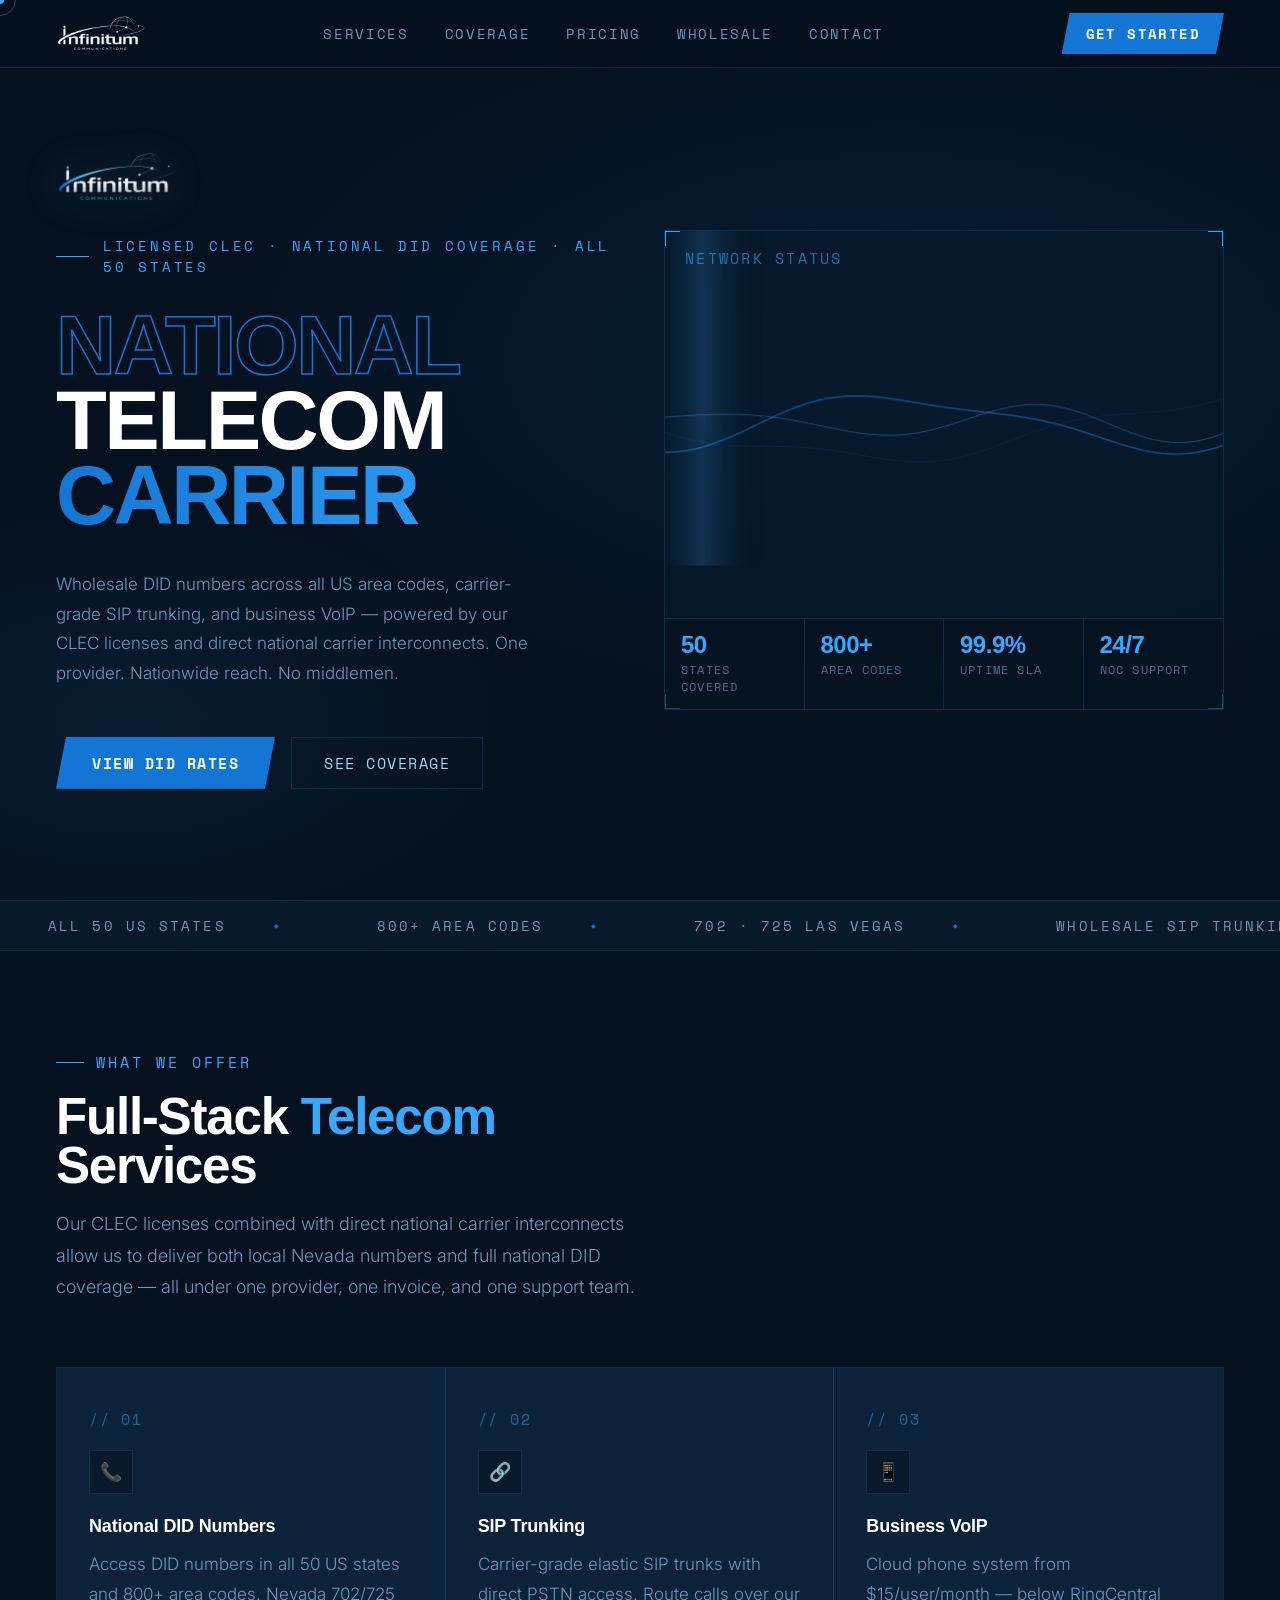
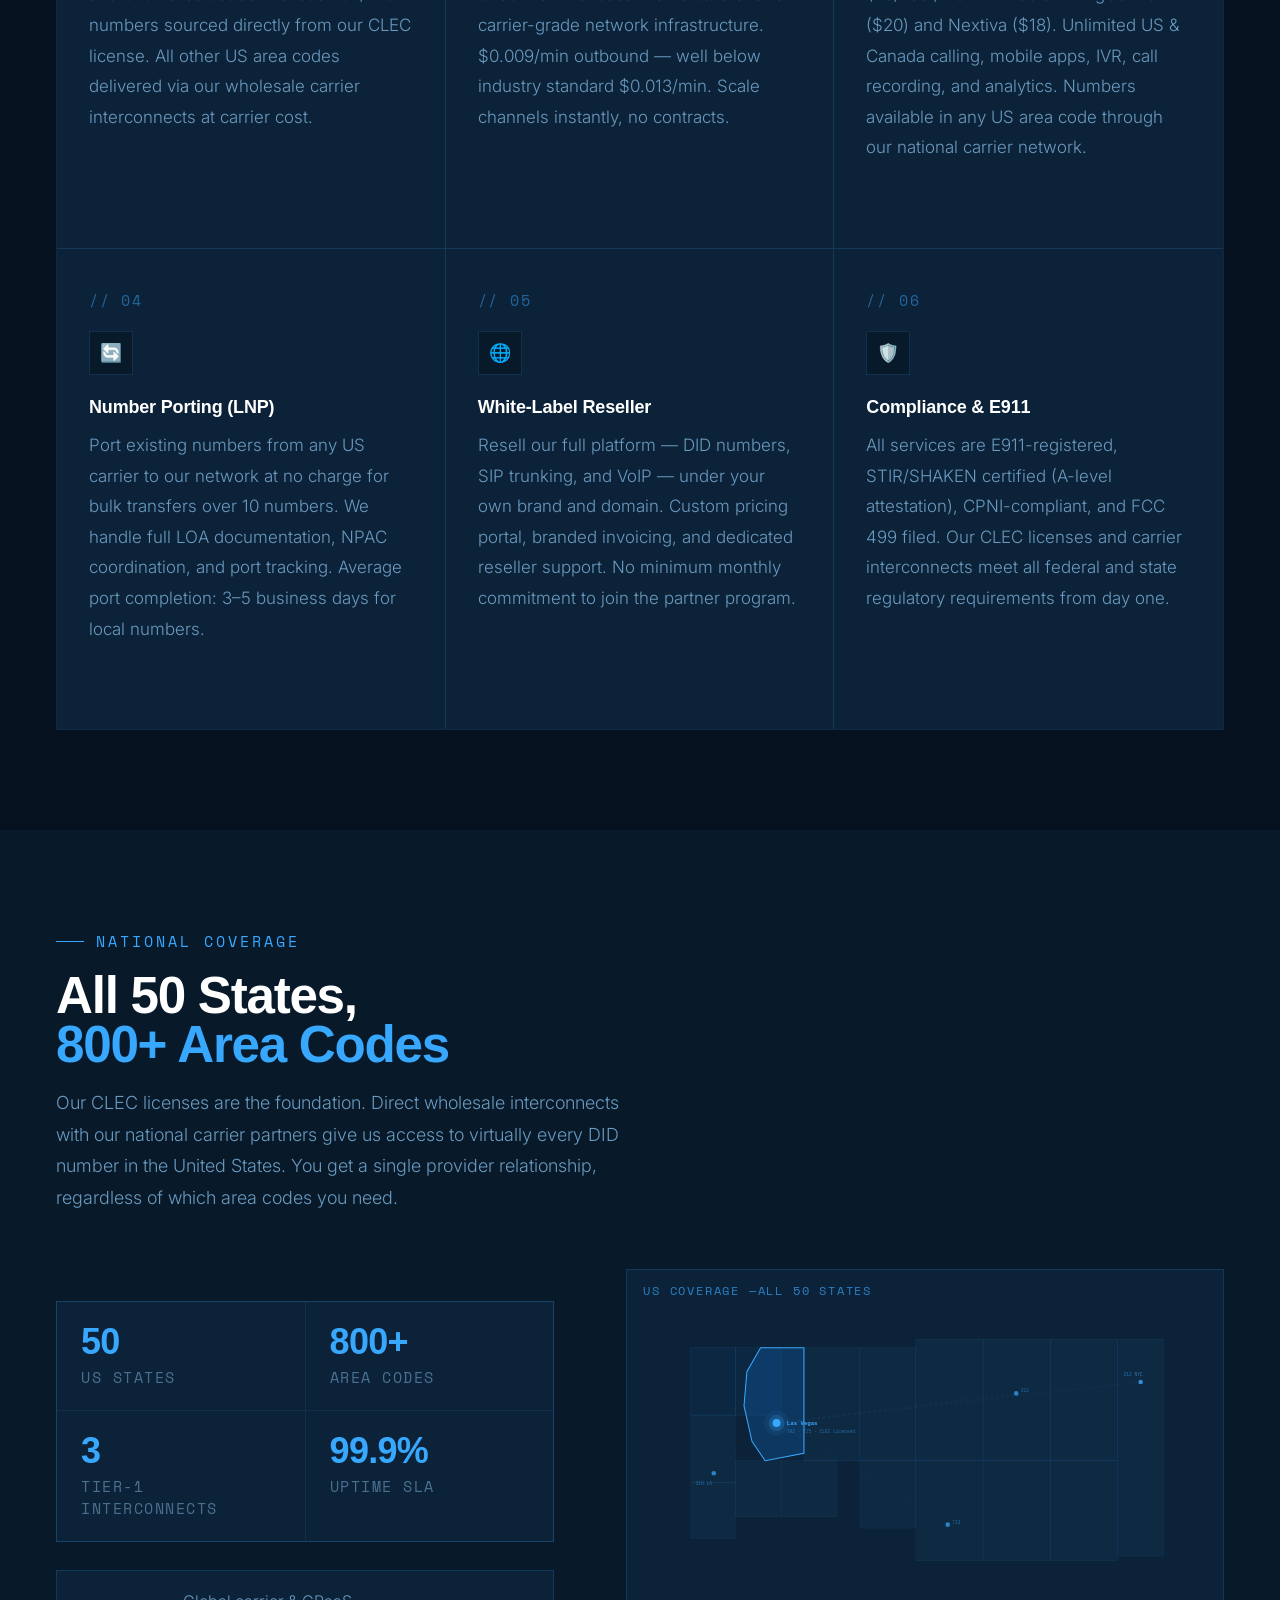
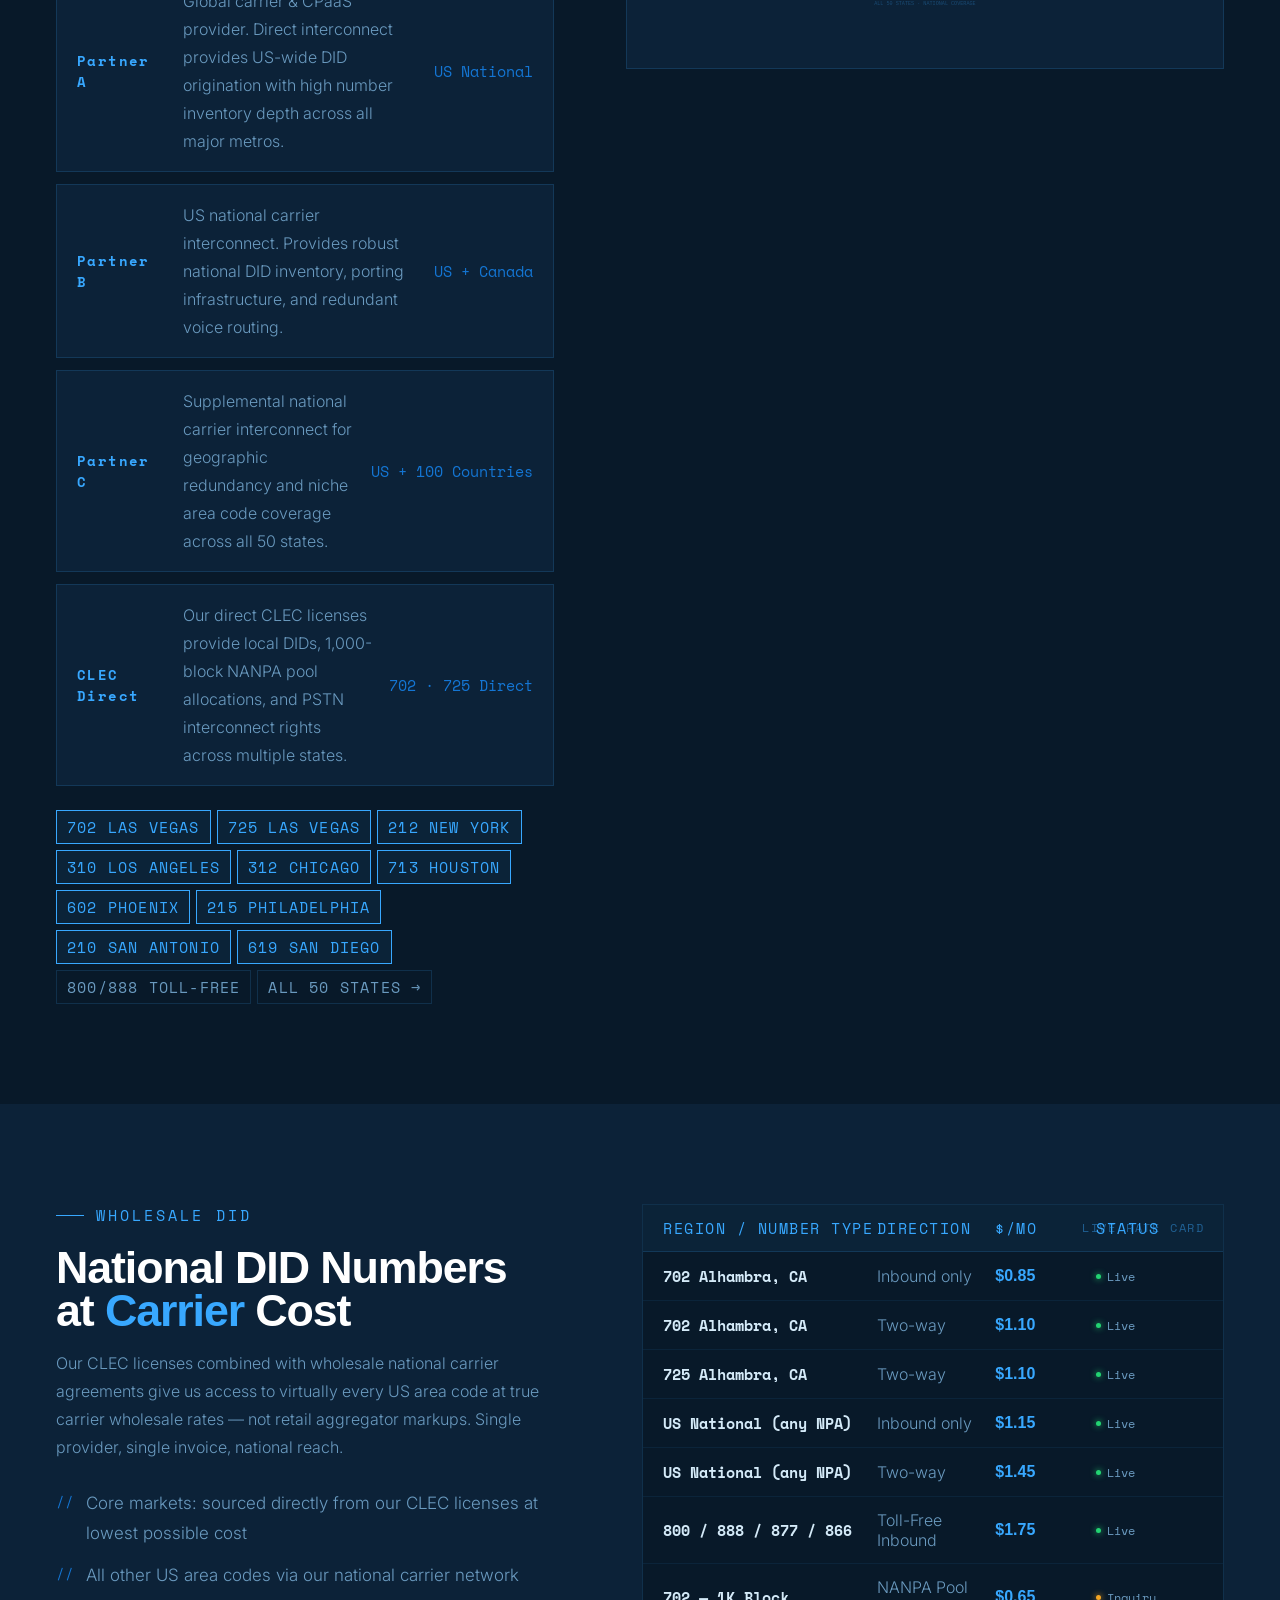
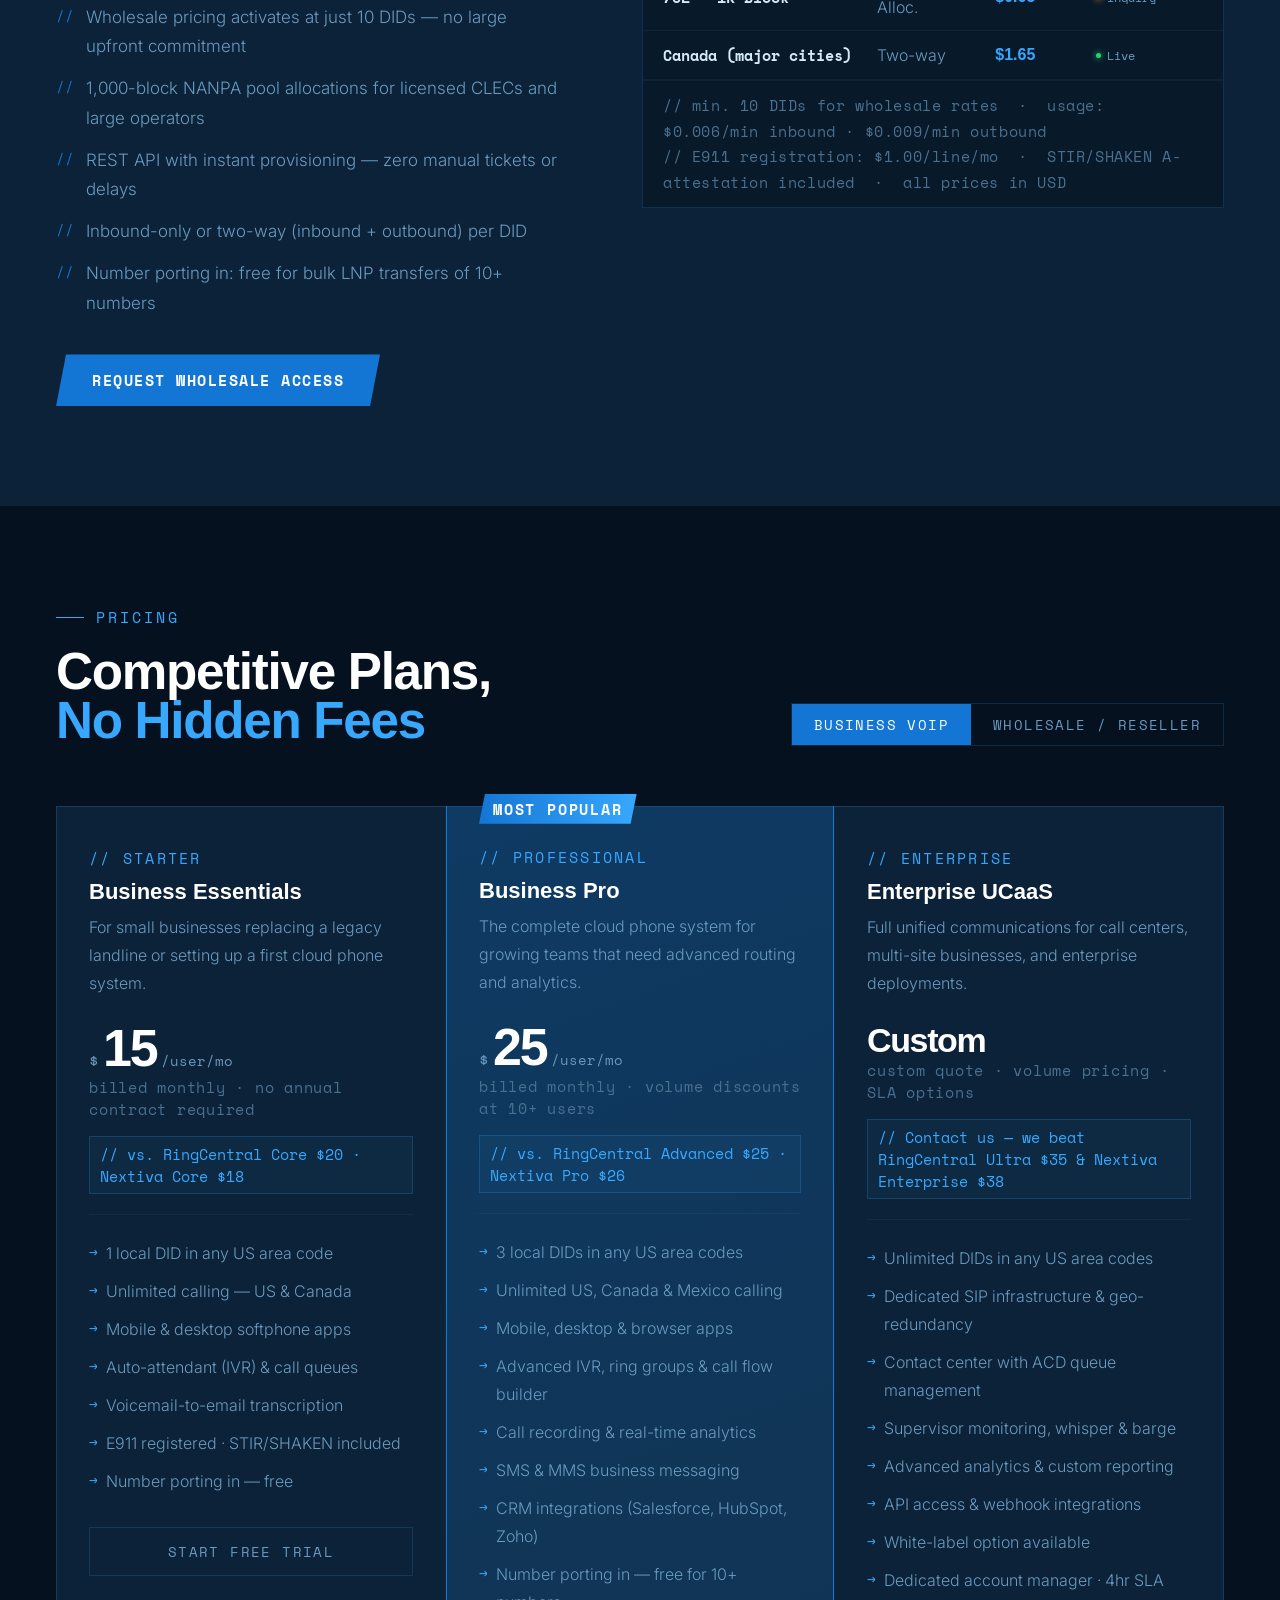
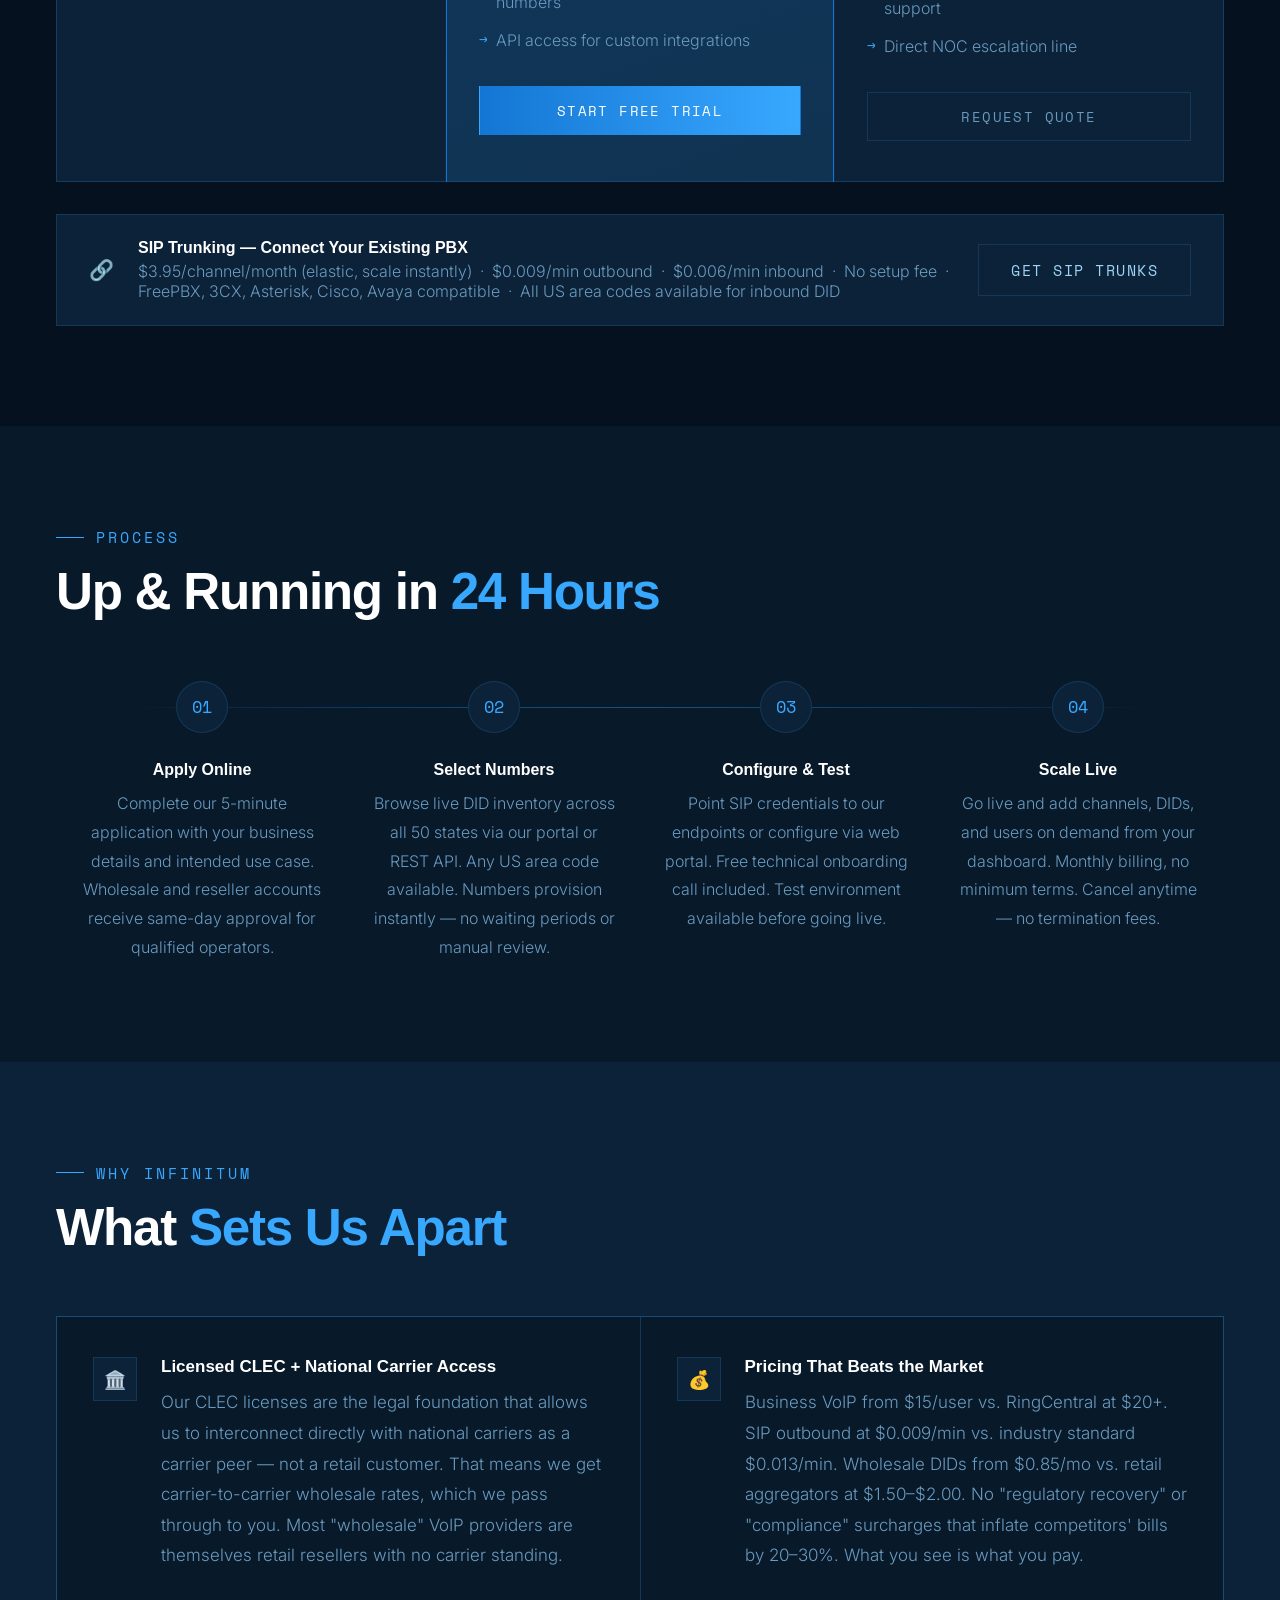
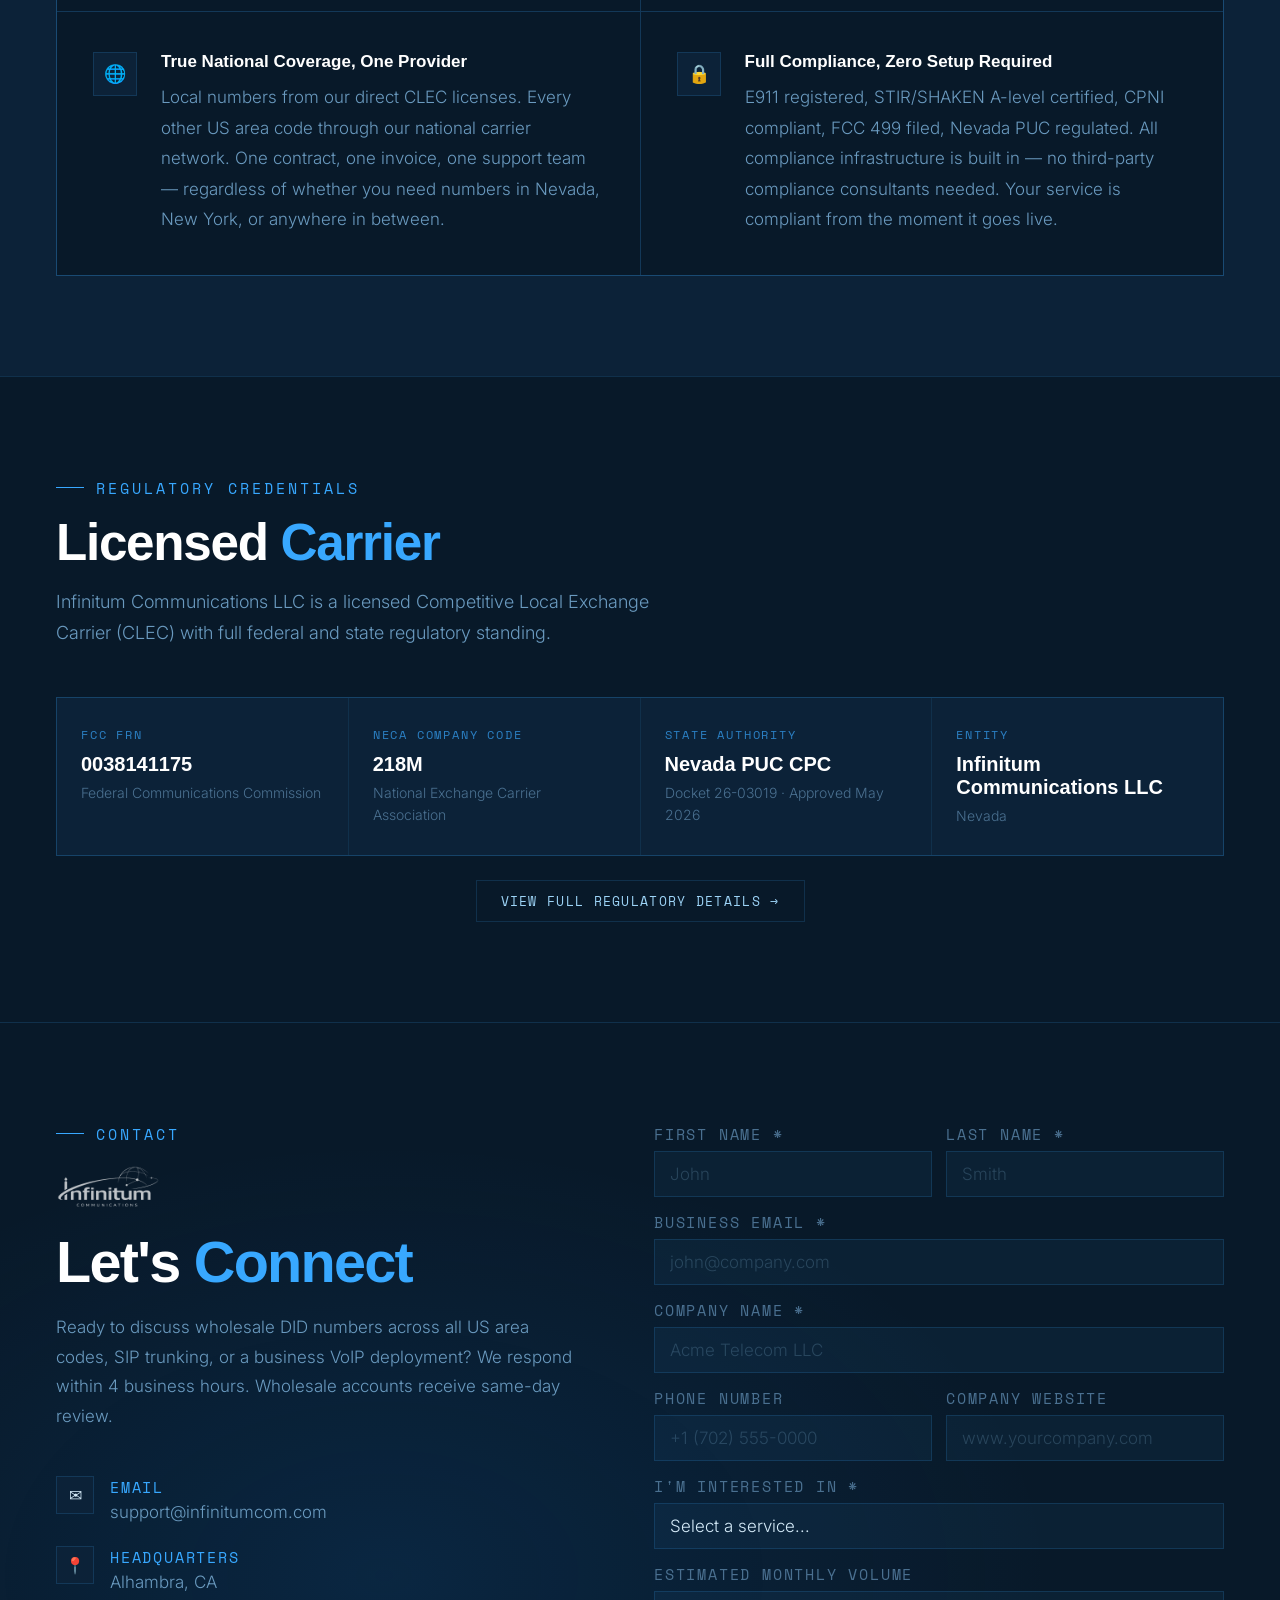
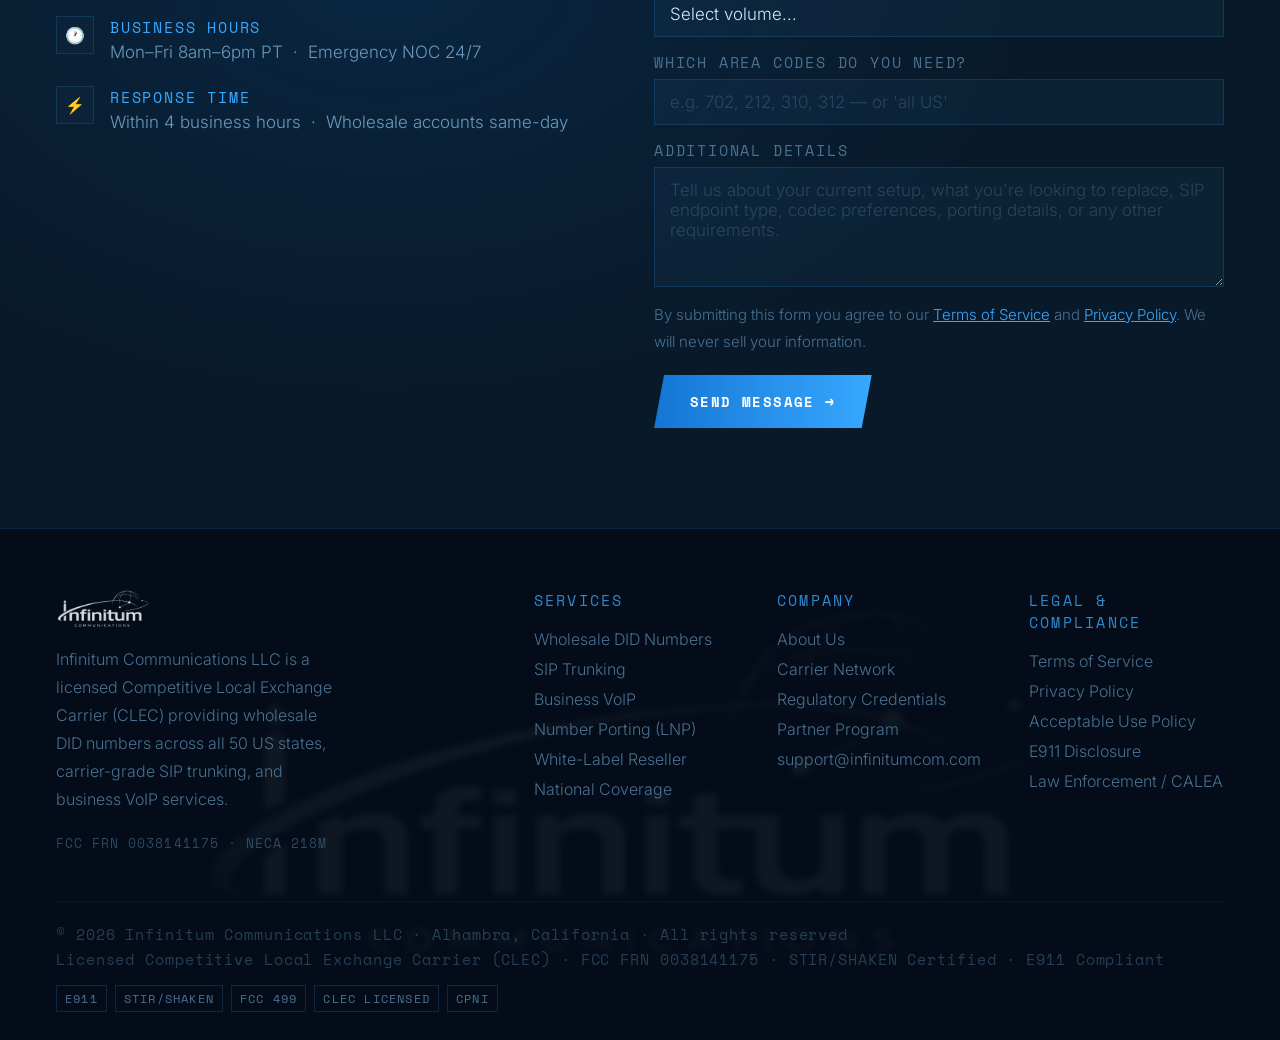
==== index.html @ 271911f6 "Initial site rebuild: remove base64, add SEO infra, legal pages - Rebuilt index.html from 457KB to 4" ====
<!DOCTYPE html>
<html lang="en">
<head>
<meta charset="UTF-8">
<meta name="viewport" content="width=device-width, initial-scale=1.0">
<title>Infinitum Communications | Wholesale DID &amp; SIP Trunking</title>
<meta name="description" content="Infinitum Communications is a licensed CLEC offering wholesale DID numbers across all 50 US states, carrier-grade SIP trunking, and business VoIP. National carrier-grade infrastructure.">
<link rel="canonical" href="https://infinitumcom.com/">

<!-- Open Graph -->
<meta property="og:type" content="website">
<meta property="og:title" content="Infinitum Communications | Wholesale DID &amp; SIP Trunking">
<meta property="og:description" content="Licensed CLEC offering wholesale DID numbers across all 50 US states, carrier-grade SIP trunking, and business VoIP.">
<meta property="og:url" content="https://infinitumcom.com/">
<meta property="og:image" content="https://infinitumcom.com/images/og-cover.png">
<meta property="og:site_name" content="Infinitum Communications">
<meta name="twitter:card" content="summary_large_image">
<meta name="twitter:title" content="Infinitum Communications | Wholesale DID &amp; SIP Trunking">
<meta name="twitter:description" content="Licensed CLEC offering wholesale DID numbers across all 50 US states, carrier-grade SIP trunking, and business VoIP.">
<meta name="twitter:image" content="https://infinitumcom.com/images/og-cover.png">

<!-- JSON-LD -->
<script type="application/ld+json">
{
  "@context": "https://schema.org",
  "@type": "Organization",
  "name": "Infinitum Communications LLC",
  "url": "https://infinitumcom.com",
  "logo": "https://infinitumcom.com/images/logo.png",
  "description": "Licensed CLEC offering wholesale DID numbers, carrier-grade SIP trunking, and business VoIP across all 50 US states.",
  "address": {
    "@type": "PostalAddress",
    "addressLocality": "Alhambra",
    "addressRegion": "CA",
    "addressCountry": "US"
  },
  "contactPoint": {
    "@type": "ContactPoint",
    "contactType": "sales",
    "email": "support@infinitumcom.com"
  },
  "sameAs": []
}
</script>

<link rel="preconnect" href="https://fonts.googleapis.com">
<link rel="preconnect" href="https://fonts.gstatic.com" crossorigin>
<link href="https://fonts.googleapis.com/css2?family=Clash+Display:wght@400;500;600;700&family=Space+Mono:wght@400;700&family=Inter:wght@300;400;500&display=swap" rel="stylesheet">
<link rel="stylesheet" href="/css/style.css">
</head>
<body>
<div id="cur"></div>
<div id="cur2"></div>
<canvas id="bgCanvas" style="position:fixed;inset:0;z-index:0;opacity:.3;pointer-events:none;"></canvas>

<!-- NAV -->
<nav>
  <a href="/" class="nav-logo">
    <img src="/images/logo.png" alt="Infinitum Communications" width="190" height="80" loading="eager" fetchpriority="high">
  </a>
  <ul class="nav-links">
    <li><a href="#services">Services</a></li>
    <li><a href="#coverage">Coverage</a></li>
    <li><a href="#pricing">Pricing</a></li>
    <li><a href="#wholesale">Wholesale</a></li>
    <li><a href="#contact">Contact</a></li>
  </ul>
  <a href="#contact" class="nav-btn">Get Started</a>
</nav>

<!-- HERO -->
<section style="position:relative;z-index:1;">
  <div class="hero">
    <div>
      <img src="/images/logo.png" alt="Infinitum Communications" class="hero-logo" width="260" height="110" loading="eager" fetchpriority="high">
      <div class="hero-eyebrow">Licensed CLEC · National DID Coverage · All 50 States</div>
      <h1 class="hero-h1">
        <span class="outline">NATIONAL</span>
        <span class="filled">TELECOM</span>
        <span class="gradient">CARRIER</span>
      </h1>
      <p class="hero-body">Wholesale DID numbers across all US area codes, carrier-grade SIP trunking, and business VoIP — powered by our CLEC licenses and direct national carrier interconnects. One provider. Nationwide reach. No middlemen.</p>
      <div class="hero-actions">
        <a href="#wholesale" class="btn-primary">View DID Rates</a>
        <a href="#coverage" class="btn-ghost">See Coverage</a>
      </div>
    </div>
    <div class="hero-right">
      <div class="signal-box">
        <div class="corner tl"></div><div class="corner tr"></div><div class="corner bl"></div><div class="corner br"></div>
        <canvas class="signal-canvas" id="waveCanvas"></canvas>
        <div class="signal-stats">
          <div class="signal-stat"><div class="signal-stat-num">50</div><div class="signal-stat-label">States Covered</div></div>
          <div class="signal-stat"><div class="signal-stat-num">800+</div><div class="signal-stat-label">Area Codes</div></div>
          <div class="signal-stat"><div class="signal-stat-num">99.9%</div><div class="signal-stat-label">Uptime SLA</div></div>
          <div class="signal-stat"><div class="signal-stat-num">24/7</div><div class="signal-stat-label">NOC Support</div></div>
        </div>
      </div>
    </div>
  </div>
</section>

<!-- TICKER -->
<div class="ticker">
  <div class="ticker-track">
    <div class="ticker-item">All 50 US States</div><div class="ticker-item">800+ Area Codes</div><div class="ticker-item">702 · 725 Las Vegas</div><div class="ticker-item">Wholesale SIP Trunking</div><div class="ticker-item">Business VoIP</div><div class="ticker-item">Number Porting</div><div class="ticker-item">1000-Block Pooling</div><div class="ticker-item">E911 Compliant</div><div class="ticker-item">STIR/SHAKEN Certified</div>
    <div class="ticker-item">All 50 US States</div><div class="ticker-item">800+ Area Codes</div><div class="ticker-item">702 · 725 Las Vegas</div><div class="ticker-item">Wholesale SIP Trunking</div><div class="ticker-item">Business VoIP</div><div class="ticker-item">Number Porting</div><div class="ticker-item">1000-Block Pooling</div><div class="ticker-item">E911 Compliant</div><div class="ticker-item">STIR/SHAKEN Certified</div>
  </div>
</div>

<!-- SERVICES -->
<section id="services" class="s-d0">
  <div class="pad">
    <div class="label">What We Offer</div>
    <h2 class="stitle">Full-Stack <span>Telecom</span> Services</h2>
    <p class="sdesc">Our CLEC licenses combined with direct national carrier interconnects allow us to deliver both local Nevada numbers and full national DID coverage — all under one provider, one invoice, and one support team.</p>
    <div class="services-grid rv">
      <div class="svc"><div class="svc-num">// 01</div><div class="svc-icon-wrap">&#x1F4DE;</div><div class="svc-title">National DID Numbers</div><p class="svc-desc">Access DID numbers in all 50 US states and 800+ area codes. Nevada 702/725 numbers sourced directly from our CLEC license. All other US area codes delivered via our wholesale carrier interconnects at carrier cost.</p><a href="#wholesale" class="svc-link">View rate card →</a></div>
      <div class="svc"><div class="svc-num">// 02</div><div class="svc-icon-wrap">&#x1F517;</div><div class="svc-title">SIP Trunking</div><p class="svc-desc">Carrier-grade elastic SIP trunks with direct PSTN access. Route calls over our carrier-grade network infrastructure. $0.009/min outbound — well below industry standard $0.013/min. Scale channels instantly, no contracts.</p><a href="#pricing" class="svc-link">See pricing →</a></div>
      <div class="svc"><div class="svc-num">// 03</div><div class="svc-icon-wrap">&#x1F4F1;</div><div class="svc-title">Business VoIP</div><p class="svc-desc">Cloud phone system from $15/user/month — below RingCentral ($20) and Nextiva ($18). Unlimited US &amp; Canada calling, mobile apps, IVR, call recording, and analytics. Numbers available in any US area code through our national carrier network.</p><a href="#pricing" class="svc-link">View plans →</a></div>
      <div class="svc"><div class="svc-num">// 04</div><div class="svc-icon-wrap">&#x1F504;</div><div class="svc-title">Number Porting (LNP)</div><p class="svc-desc">Port existing numbers from any US carrier to our network at no charge for bulk transfers over 10 numbers. We handle full LOA documentation, NPAC coordination, and port tracking. Average port completion: 3–5 business days for local numbers.</p><a href="#contact" class="svc-link">Start porting →</a></div>
      <div class="svc"><div class="svc-num">// 05</div><div class="svc-icon-wrap">&#x1F310;</div><div class="svc-title">White-Label Reseller</div><p class="svc-desc">Resell our full platform — DID numbers, SIP trunking, and VoIP — under your own brand and domain. Custom pricing portal, branded invoicing, and dedicated reseller support. No minimum monthly commitment to join the partner program.</p><a href="#contact" class="svc-link">Partner with us →</a></div>
      <div class="svc"><div class="svc-num">// 06</div><div class="svc-icon-wrap">&#x1F6E1;&#xFE0F;</div><div class="svc-title">Compliance &amp; E911</div><p class="svc-desc">All services are E911-registered, STIR/SHAKEN certified (A-level attestation), CPNI-compliant, and FCC 499 filed. Our CLEC licenses and carrier interconnects meet all federal and state regulatory requirements from day one.</p><a href="#contact" class="svc-link">Learn more →</a></div>
    </div>
  </div>
</section>

<!-- COVERAGE -->
<section id="coverage" class="s-d1">
  <div class="pad">
    <div class="label">National Coverage</div>
    <h2 class="stitle">All 50 States,<br><span>800+ Area Codes</span></h2>
    <p class="sdesc">Our CLEC licenses are the foundation. Direct wholesale interconnects with our national carrier partners give us access to virtually every DID number in the United States. You get a single provider relationship, regardless of which area codes you need.</p>

    <div class="coverage-hero rv">
      <div>
        <div class="coverage-stats">
          <div class="cstat"><div class="cstat-num">50</div><div class="cstat-label">US States</div></div>
          <div class="cstat"><div class="cstat-num">800+</div><div class="cstat-label">Area Codes</div></div>
          <div class="cstat"><div class="cstat-num">3</div><div class="cstat-label">Tier-1 Interconnects</div></div>
          <div class="cstat"><div class="cstat-num">99.9%</div><div class="cstat-label">Uptime SLA</div></div>
        </div>

        <div class="carrier-grid" style="margin-top:28px;">
          <div class="carrier-row">
            <div class="carrier-badge">Partner A</div>
            <div class="carrier-desc">Global carrier &amp; CPaaS provider. Direct interconnect provides US-wide DID origination with high number inventory depth across all major metros.</div>
            <div class="carrier-scope">US National</div>
          </div>
          <div class="carrier-row">
            <div class="carrier-badge">Partner B</div>
            <div class="carrier-desc">US national carrier interconnect. Provides robust national DID inventory, porting infrastructure, and redundant voice routing.</div>
            <div class="carrier-scope">US + Canada</div>
          </div>
          <div class="carrier-row">
            <div class="carrier-badge">Partner C</div>
            <div class="carrier-desc">Supplemental national carrier interconnect for geographic redundancy and niche area code coverage across all 50 states.</div>
            <div class="carrier-scope">US + 100 Countries</div>
          </div>
          <div class="carrier-row">
            <div class="carrier-badge">CLEC Direct</div>
            <div class="carrier-desc">Our direct CLEC licenses provide local DIDs, 1,000-block NANPA pool allocations, and PSTN interconnect rights across multiple states.</div>
            <div class="carrier-scope">702 · 725 Direct</div>
          </div>
        </div>

        <div class="coverage-badges" style="margin-top:24px;">
          <span class="cbadge on">702 Las Vegas</span>
          <span class="cbadge on">725 Las Vegas</span>
          <span class="cbadge on">212 New York</span>
          <span class="cbadge on">310 Los Angeles</span>
          <span class="cbadge on">312 Chicago</span>
          <span class="cbadge on">713 Houston</span>
          <span class="cbadge on">602 Phoenix</span>
          <span class="cbadge on">215 Philadelphia</span>
          <span class="cbadge on">210 San Antonio</span>
          <span class="cbadge on">619 San Diego</span>
          <span class="cbadge">800/888 Toll-Free</span>
          <span class="cbadge">All 50 States →</span>
        </div>
      </div>

      <div class="map-box rv2">
        <svg viewBox="0 0 960 600" fill="none" style="width:100%;height:100%;padding:36px 24px 16px;">
          <rect x="70" y="70" width="78" height="118" fill="rgba(20,118,212,.06)" stroke="rgba(56,168,255,.2)" stroke-width=".8"/>
          <rect x="148" y="70" width="80" height="118" fill="rgba(20,118,212,.06)" stroke="rgba(56,168,255,.18)" stroke-width=".8"/>
          <polygon points="192,70 268,70 268,255 200,268 177,234 163,172 168,112" fill="rgba(20,118,212,.25)" stroke="var(--sky2)" stroke-width="1.8"/>
          <rect x="268" y="70" width="98" height="198" fill="rgba(56,168,255,.05)" stroke="rgba(56,168,255,.15)" stroke-width=".8"/>
          <rect x="366" y="70" width="98" height="198" fill="rgba(56,168,255,.05)" stroke="rgba(56,168,255,.15)" stroke-width=".8"/>
          <rect x="464" y="55" width="118" height="213" fill="rgba(56,168,255,.05)" stroke="rgba(56,168,255,.15)" stroke-width=".8"/>
          <rect x="582" y="55" width="118" height="213" fill="rgba(56,168,255,.05)" stroke="rgba(56,168,255,.15)" stroke-width=".8"/>
          <rect x="700" y="55" width="118" height="213" fill="rgba(56,168,255,.05)" stroke="rgba(56,168,255,.15)" stroke-width=".8"/>
          <rect x="818" y="55" width="80" height="380" fill="rgba(56,168,255,.05)" stroke="rgba(56,168,255,.15)" stroke-width=".8"/>
          <rect x="70" y="188" width="78" height="118" fill="rgba(56,168,255,.05)" stroke="rgba(56,168,255,.13)" stroke-width=".8"/>
          <rect x="70" y="306" width="78" height="98" fill="rgba(56,168,255,.05)" stroke="rgba(56,168,255,.13)" stroke-width=".8"/>
          <rect x="148" y="268" width="80" height="98" fill="rgba(56,168,255,.05)" stroke="rgba(56,168,255,.13)" stroke-width=".8"/>
          <rect x="228" y="268" width="98" height="98" fill="rgba(56,168,255,.05)" stroke="rgba(56,168,255,.13)" stroke-width=".8"/>
          <rect x="366" y="268" width="98" height="118" fill="rgba(56,168,255,.05)" stroke="rgba(56,168,255,.13)" stroke-width=".8"/>
          <rect x="464" y="268" width="118" height="175" fill="rgba(56,168,255,.05)" stroke="rgba(56,168,255,.13)" stroke-width=".8"/>
          <rect x="582" y="268" width="118" height="175" fill="rgba(56,168,255,.05)" stroke="rgba(56,168,255,.13)" stroke-width=".8"/>
          <rect x="700" y="268" width="118" height="175" fill="rgba(56,168,255,.05)" stroke="rgba(56,168,255,.13)" stroke-width=".8"/>
          <circle cx="220" cy="202" r="7" fill="var(--sky2)"/>
          <circle cx="220" cy="202" r="14" fill="rgba(56,168,255,.22)"/>
          <circle cx="220" cy="202" r="22" fill="rgba(56,168,255,.07)"/>
          <text x="238" y="206" fill="var(--sky2)" font-size="10" font-family="monospace" font-weight="700">Las Vegas</text>
          <text x="238" y="220" fill="rgba(56,168,255,.55)" font-size="8" font-family="monospace">702 · 725 · CLEC Licensed</text>
          <circle cx="858" cy="130" r="4" fill="rgba(56,168,255,.8)"/>
          <text x="828" y="120" fill="rgba(56,168,255,.6)" font-size="8" font-family="monospace">212 NYC</text>
          <circle cx="110" cy="290" r="4" fill="rgba(56,168,255,.7)"/>
          <text x="78" y="310" fill="rgba(56,168,255,.55)" font-size="8" font-family="monospace">310 LA</text>
          <circle cx="640" cy="150" r="4" fill="rgba(56,168,255,.7)"/>
          <text x="648" y="148" fill="rgba(56,168,255,.55)" font-size="8" font-family="monospace">312</text>
          <circle cx="520" cy="380" r="4" fill="rgba(56,168,255,.7)"/>
          <text x="528" y="378" fill="rgba(56,168,255,.55)" font-size="8" font-family="monospace">713</text>
          <line x1="220" y1="202" x2="858" y2="130" stroke="rgba(56,168,255,.15)" stroke-width="1" stroke-dasharray="5,4"/>
          <line x1="220" y1="202" x2="640" y2="150" stroke="rgba(56,168,255,.12)" stroke-width="1" stroke-dasharray="5,4"/>
          <line x1="220" y1="202" x2="520" y2="380" stroke="rgba(56,168,255,.1)" stroke-width="1" stroke-dasharray="5,4"/>
          <line x1="220" y1="202" x2="110" y2="290" stroke="rgba(56,168,255,.1)" stroke-width="1" stroke-dasharray="5,4"/>
          <text x="480" y="520" fill="rgba(56,168,255,.3)" font-size="9" font-family="monospace" text-anchor="middle">ALL 50 STATES · NATIONAL COVERAGE</text>
        </svg>
      </div>
    </div>
  </div>
</section>

<!-- WHOLESALE DID -->
<section id="wholesale" class="s-d2">
  <div class="pad">
    <div class="did-layout rv">
      <div>
        <div class="label">Wholesale DID</div>
        <div class="did-intro-title">National DID Numbers<br>at <span>Carrier</span> Cost</div>
        <p class="did-intro-body">Our CLEC licenses combined with wholesale national carrier agreements give us access to virtually every US area code at true carrier wholesale rates — not retail aggregator markups. Single provider, single invoice, national reach.</p>
        <div class="did-bullets">
          <div class="did-bullet">Core markets: sourced directly from our CLEC licenses at lowest possible cost</div>
          <div class="did-bullet">All other US area codes via our national carrier network</div>
          <div class="did-bullet">Wholesale pricing activates at just 10 DIDs — no large upfront commitment</div>
          <div class="did-bullet">1,000-block NANPA pool allocations for licensed CLECs and large operators</div>
          <div class="did-bullet">REST API with instant provisioning — zero manual tickets or delays</div>
          <div class="did-bullet">Inbound-only or two-way (inbound + outbound) per DID</div>
          <div class="did-bullet">Number porting in: free for bulk LNP transfers of 10+ numbers</div>
        </div>
        <a href="#contact" class="btn-primary" style="margin-top:36px;display:inline-block;">Request Wholesale Access</a>
      </div>
      <div class="did-table">
        <div class="did-thead"><span>Region / Number Type</span><span>Direction</span><span>$/mo</span><span>Status</span></div>
        <div class="did-tr"><span class="r">702 Alhambra, CA</span><span>Inbound only</span><span class="p">$0.85</span><span class="a"><span class="dot-live"></span>Live</span></div>
        <div class="did-tr"><span class="r">702 Alhambra, CA</span><span>Two-way</span><span class="p">$1.10</span><span class="a"><span class="dot-live"></span>Live</span></div>
        <div class="did-tr"><span class="r">725 Alhambra, CA</span><span>Two-way</span><span class="p">$1.10</span><span class="a"><span class="dot-live"></span>Live</span></div>
        <div class="did-tr"><span class="r">US National (any NPA)</span><span>Inbound only</span><span class="p">$1.15</span><span class="a"><span class="dot-live"></span>Live</span></div>
        <div class="did-tr"><span class="r">US National (any NPA)</span><span>Two-way</span><span class="p">$1.45</span><span class="a"><span class="dot-live"></span>Live</span></div>
        <div class="did-tr"><span class="r">800 / 888 / 877 / 866</span><span>Toll-Free Inbound</span><span class="p">$1.75</span><span class="a"><span class="dot-live"></span>Live</span></div>
        <div class="did-tr"><span class="r">702 — 1K Block</span><span>NANPA Pool Alloc.</span><span class="p">$0.65</span><span class="a"><span class="dot-inq"></span>Inquiry</span></div>
        <div class="did-tr"><span class="r">Canada (major cities)</span><span>Two-way</span><span class="p">$1.65</span><span class="a"><span class="dot-live"></span>Live</span></div>
        <div class="did-foot">
          // min. 10 DIDs for wholesale rates &nbsp;·&nbsp; usage: $0.006/min inbound · $0.009/min outbound<br>
          // E911 registration: $1.00/line/mo &nbsp;·&nbsp; STIR/SHAKEN A-attestation included &nbsp;·&nbsp; all prices in USD
        </div>
      </div>
    </div>
  </div>
</section>

<!-- PRICING -->
<section id="pricing" class="s-d0">
  <div class="pad">
    <div class="pricing-header">
      <div><div class="label">Pricing</div><h2 class="stitle">Competitive Plans,<br><span>No Hidden Fees</span></h2></div>
      <div class="plan-toggle">
        <button class="ptb on" onclick="setPlan('retail',this)">Business VoIP</button>
        <button class="ptb" onclick="setPlan('wholesale',this)">Wholesale / Reseller</button>
      </div>
    </div>
    <div class="plans rv" id="planGrid"></div>
    <div class="addon rv">
      <span style="font-size:20px;flex-shrink:0;">&#x1F517;</span>
      <div style="flex:1;">
        <div class="addon-title">SIP Trunking — Connect Your Existing PBX</div>
        <div class="addon-desc">$3.95/channel/month (elastic, scale instantly) &nbsp;·&nbsp; $0.009/min outbound &nbsp;·&nbsp; $0.006/min inbound &nbsp;·&nbsp; No setup fee &nbsp;·&nbsp; FreePBX, 3CX, Asterisk, Cisco, Avaya compatible &nbsp;·&nbsp; All US area codes available for inbound DID</div>
      </div>
      <a href="#contact" class="btn-ghost" style="flex-shrink:0;white-space:nowrap;">Get SIP Trunks</a>
    </div>
  </div>
</section>

<!-- HOW IT WORKS -->
<section id="how" class="s-d1">
  <div class="pad">
    <div class="label">Process</div>
    <h2 class="stitle">Up &amp; Running in <span>24 Hours</span></h2>
    <div class="how-steps rv">
      <div class="how-step"><div class="how-num">01</div><div class="how-title">Apply Online</div><p class="how-desc">Complete our 5-minute application with your business details and intended use case. Wholesale and reseller accounts receive same-day approval for qualified operators.</p></div>
      <div class="how-step"><div class="how-num">02</div><div class="how-title">Select Numbers</div><p class="how-desc">Browse live DID inventory across all 50 states via our portal or REST API. Any US area code available. Numbers provision instantly — no waiting periods or manual review.</p></div>
      <div class="how-step"><div class="how-num">03</div><div class="how-title">Configure &amp; Test</div><p class="how-desc">Point SIP credentials to our endpoints or configure via web portal. Free technical onboarding call included. Test environment available before going live.</p></div>
      <div class="how-step"><div class="how-num">04</div><div class="how-title">Scale Live</div><p class="how-desc">Go live and add channels, DIDs, and users on demand from your dashboard. Monthly billing, no minimum terms. Cancel anytime — no termination fees.</p></div>
    </div>
  </div>
</section>

<!-- WHY US -->
<section id="why" class="s-d2">
  <div class="pad">
    <div class="label">Why Infinitum</div>
    <h2 class="stitle">What <span>Sets Us Apart</span></h2>
    <div class="why-grid rv">
      <div class="why-card"><div class="why-icon-box">&#x1F3DB;&#xFE0F;</div><div><div class="why-card-title">Licensed CLEC + National Carrier Access</div><p class="why-card-desc">Our CLEC licenses are the legal foundation that allows us to interconnect directly with national carriers as a carrier peer — not a retail customer. That means we get carrier-to-carrier wholesale rates, which we pass through to you. Most "wholesale" VoIP providers are themselves retail resellers with no carrier standing.</p></div></div>
      <div class="why-card"><div class="why-icon-box">&#x1F4B0;</div><div><div class="why-card-title">Pricing That Beats the Market</div><p class="why-card-desc">Business VoIP from $15/user vs. RingCentral at $20+. SIP outbound at $0.009/min vs. industry standard $0.013/min. Wholesale DIDs from $0.85/mo vs. retail aggregators at $1.50–$2.00. No "regulatory recovery" or "compliance" surcharges that inflate competitors' bills by 20–30%. What you see is what you pay.</p></div></div>
      <div class="why-card"><div class="why-icon-box">&#x1F310;</div><div><div class="why-card-title">True National Coverage, One Provider</div><p class="why-card-desc">Local numbers from our direct CLEC licenses. Every other US area code through our national carrier network. One contract, one invoice, one support team — regardless of whether you need numbers in Nevada, New York, or anywhere in between.</p></div></div>
      <div class="why-card"><div class="why-icon-box">&#x1F512;</div><div><div class="why-card-title">Full Compliance, Zero Setup Required</div><p class="why-card-desc">E911 registered, STIR/SHAKEN A-level certified, CPNI compliant, FCC 499 filed, Nevada PUC regulated. All compliance infrastructure is built in — no third-party compliance consultants needed. Your service is compliant from the moment it goes live.</p></div></div>
    </div>
  </div>
</section>

<!-- REGULATORY CREDENTIALS -->
<section id="regulatory" class="reg-section">
  <div class="pad">
    <div class="label">Regulatory Credentials</div>
    <h2 class="stitle">Licensed <span>Carrier</span></h2>
    <p class="sdesc">Infinitum Communications LLC is a licensed Competitive Local Exchange Carrier (CLEC) with full federal and state regulatory standing.</p>
    <div class="reg-grid rv">
      <div class="reg-card">
        <div class="reg-card-label">FCC FRN</div>
        <div class="reg-card-value">0038141175</div>
        <div class="reg-card-note">Federal Communications Commission</div>
      </div>
      <div class="reg-card">
        <div class="reg-card-label">NECA Company Code</div>
        <div class="reg-card-value">218M</div>
        <div class="reg-card-note">National Exchange Carrier Association</div>
      </div>
      <div class="reg-card">
        <div class="reg-card-label">State Authority</div>
        <div class="reg-card-value">Nevada PUC CPC</div>
        <div class="reg-card-note">Docket 26-03019 · Approved May 2026</div>
      </div>
      <div class="reg-card">
        <div class="reg-card-label">Entity</div>
        <div class="reg-card-value">Infinitum Communications LLC</div>
        <div class="reg-card-note">Nevada</div>
      </div>
    </div>
    <div style="margin-top:24px;text-align:center;">
      <a href="/regulatory/" class="btn-ghost" style="font-size:13px;padding:10px 24px;">View Full Regulatory Details →</a>
    </div>
  </div>
</section>

<!-- CONTACT -->
<section id="contact" class="contact-section">
  <div class="pad">
    <div class="contact-layout">
      <div class="rv">
        <div class="label">Contact</div>
        <img src="/images/logo.png" alt="Infinitum Communications" class="contact-logo" width="220" height="93" loading="lazy">
        <div class="contact-big">Let's <span>Connect</span></div>
        <p class="contact-sub">Ready to discuss wholesale DID numbers across all US area codes, SIP trunking, or a business VoIP deployment? We respond within 4 business hours. Wholesale accounts receive same-day review.</p>
        <div class="contact-items">
          <div class="contact-item"><div class="contact-icon">&#x2709;</div><div><div class="ci-label">Email</div><div class="ci-val"><a href="mailto:support@infinitumcom.com">support@infinitumcom.com</a></div></div></div>
          <div class="contact-item"><div class="contact-icon">&#x1F4CD;</div><div><div class="ci-label">Headquarters</div><div class="ci-val">Alhambra, CA</div></div></div>
          <div class="contact-item"><div class="contact-icon">&#x1F550;</div><div><div class="ci-label">Business Hours</div><div class="ci-val">Mon–Fri 8am–6pm PT &nbsp;·&nbsp; Emergency NOC 24/7</div></div></div>
          <div class="contact-item"><div class="contact-icon">&#x26A1;</div><div><div class="ci-label">Response Time</div><div class="ci-val">Within 4 business hours &nbsp;·&nbsp; Wholesale accounts same-day</div></div></div>
        </div>
      </div>
      <div class="cform rv">
        <div class="form-row2">
          <div class="fgroup"><label class="flabel">First Name *</label><input type="text" class="finput" placeholder="John"></div>
          <div class="fgroup"><label class="flabel">Last Name *</label><input type="text" class="finput" placeholder="Smith"></div>
        </div>
        <div class="fgroup"><label class="flabel">Business Email *</label><input type="email" class="finput" placeholder="john@company.com"></div>
        <div class="fgroup"><label class="flabel">Company Name *</label><input type="text" class="finput" placeholder="Acme Telecom LLC"></div>
        <div class="form-row2">
          <div class="fgroup"><label class="flabel">Phone Number</label><input type="tel" class="finput" placeholder="+1 (702) 555-0000"></div>
          <div class="fgroup"><label class="flabel">Company Website</label><input type="text" class="finput" placeholder="www.yourcompany.com"></div>
        </div>
        <div class="fgroup">
          <label class="flabel">I'm Interested In *</label>
          <select class="fselect">
            <option value="">Select a service...</option>
            <option>Wholesale DID — Nevada 702/725 (direct CLEC)</option>
            <option>Wholesale DID — National (any US area code)</option>
            <option>Wholesale DID — Toll-Free 800/888/877</option>
            <option>1,000-Block NANPA Pool Allocation</option>
            <option>SIP Trunking (connect my existing PBX)</option>
            <option>Business VoIP — Retail Plan</option>
            <option>White-Label Reseller Program</option>
            <option>Number Porting (LNP transfer)</option>
            <option>Enterprise / Custom Infrastructure</option>
            <option>CLEC-to-CLEC Carrier Exchange</option>
          </select>
        </div>
        <div class="fgroup">
          <label class="flabel">Estimated Monthly Volume</label>
          <select class="fselect">
            <option value="">Select volume...</option>
            <option>1–10 DIDs / 1–5 users</option>
            <option>10–50 DIDs / 5–25 users</option>
            <option>50–250 DIDs / 25–100 users</option>
            <option>250–1,000 DIDs / 100–500 users</option>
            <option>1,000–10,000 DIDs / Enterprise</option>
            <option>10,000+ DIDs / Carrier scale</option>
          </select>
        </div>
        <div class="fgroup"><label class="flabel">Which Area Codes Do You Need?</label><input type="text" class="finput" placeholder="e.g. 702, 212, 310, 312 — or 'all US'"></div>
        <div class="fgroup"><label class="flabel">Additional Details</label><textarea class="ftextarea" placeholder="Tell us about your current setup, what you're looking to replace, SIP endpoint type, codec preferences, porting details, or any other requirements."></textarea></div>
        <div style="font-size:15px;color:var(--muted2);font-weight:300;line-height:1.8;">By submitting this form you agree to our <a href="/terms/" style="color:var(--sky2);">Terms of Service</a> and <a href="/privacy/" style="color:var(--sky2);">Privacy Policy</a>. We will never sell your information.</div>
        <button class="fsubmit" onclick="handleSubmit(this)">Send Message →</button>
      </div>
    </div>
  </div>
</section>

<!-- FOOTER -->
<footer>
  <img src="/images/logo.png" class="footer-bg-logo" alt="" width="900" height="381" loading="lazy">
  <div class="footer-grid">
    <div class="footer-brand">
      <a href="/" class="footer-logo">
        <img src="/images/logo.png" alt="Infinitum Communications" width="200" height="85" loading="lazy">
      </a>
      <p>Infinitum Communications LLC is a licensed Competitive Local Exchange Carrier (CLEC) providing wholesale DID numbers across all 50 US states, carrier-grade SIP trunking, and business VoIP services.</p>
      <div class="footer-frn">FCC FRN 0038141175 · NECA 218M</div>
    </div>
    <div>
      <div class="footer-col-title">Services</div>
      <ul class="flinks">
        <li><a href="#wholesale">Wholesale DID Numbers</a></li>
        <li><a href="#pricing">SIP Trunking</a></li>
        <li><a href="#pricing">Business VoIP</a></li>
        <li><a href="#services">Number Porting (LNP)</a></li>
        <li><a href="#services">White-Label Reseller</a></li>
        <li><a href="#coverage">National Coverage</a></li>
      </ul>
    </div>
    <div>
      <div class="footer-col-title">Company</div>
      <ul class="flinks">
        <li><a href="#why">About Us</a></li>
        <li><a href="#coverage">Carrier Network</a></li>
        <li><a href="/regulatory/">Regulatory Credentials</a></li>
        <li><a href="#contact">Partner Program</a></li>
        <li><a href="mailto:support@infinitumcom.com">support@infinitumcom.com</a></li>
      </ul>
    </div>
    <div>
      <div class="footer-col-title">Legal &amp; Compliance</div>
      <ul class="flinks">
        <li><a href="/terms/">Terms of Service</a></li>
        <li><a href="/privacy/">Privacy Policy</a></li>
        <li><a href="/aup/">Acceptable Use Policy</a></li>
        <li><a href="/e911/">E911 Disclosure</a></li>
        <li><a href="/law-enforcement/">Law Enforcement / CALEA</a></li>
      </ul>
    </div>
  </div>
  <div class="footer-bottom">
    <div class="footer-copy">
      &copy; 2026 Infinitum Communications LLC · Alhambra, California · All rights reserved<br>
      Licensed Competitive Local Exchange Carrier (CLEC) · FCC FRN 0038141175 · STIR/SHAKEN Certified · E911 Compliant
    </div>
    <div class="footer-badges">
      <span class="fbadge">E911</span>
      <span class="fbadge">STIR/SHAKEN</span>
      <span class="fbadge">FCC 499</span>
      <span class="fbadge">CLEC Licensed</span>
      <span class="fbadge">CPNI</span>
    </div>
  </div>
</footer>

<script>
/* cursor */
const C=document.getElementById('cur'),R=document.getElementById('cur2');
let mx=0,my=0,rx=0,ry=0;
document.addEventListener('mousemove',e=>{mx=e.clientX;my=e.clientY;C.style.left=mx+'px';C.style.top=my+'px';});
(function tick(){rx+=(mx-rx)*.1;ry+=(my-ry)*.1;R.style.left=rx+'px';R.style.top=ry+'px';requestAnimationFrame(tick);})();
document.querySelectorAll('a,button,.svc,.plan,.why-card,.carrier-row').forEach(el=>{
  el.addEventListener('mouseenter',()=>{C.style.width='18px';C.style.height='18px';R.style.width='48px';R.style.height='48px';});
  el.addEventListener('mouseleave',()=>{C.style.width='8px';C.style.height='8px';R.style.width='32px';R.style.height='32px';});
});

/* bg particles */
const bg=document.getElementById('bgCanvas'),bx=bg.getContext('2d');
function rsz(){bg.width=innerWidth;bg.height=innerHeight;}rsz();window.addEventListener('resize',rsz);
const pts=Array.from({length:50},()=>({x:Math.random()*innerWidth,y:Math.random()*innerHeight,vx:(Math.random()-.5)*.3,vy:(Math.random()-.5)*.3,r:Math.random()*1.2+.4}));
(function ab(){bx.clearRect(0,0,bg.width,bg.height);pts.forEach(p=>{p.x+=p.vx;p.y+=p.vy;if(p.x<0||p.x>bg.width)p.vx*=-1;if(p.y<0||p.y>bg.height)p.vy*=-1;bx.beginPath();bx.arc(p.x,p.y,p.r,0,Math.PI*2);bx.fillStyle='rgba(56,168,255,.7)';bx.fill();});pts.forEach((a,i)=>pts.forEach((b,j)=>{if(j<=i)return;const d=Math.hypot(a.x-b.x,a.y-b.y);if(d<130){bx.beginPath();bx.moveTo(a.x,a.y);bx.lineTo(b.x,b.y);bx.strokeStyle=`rgba(20,118,212,${.2*(1-d/130)})`;bx.lineWidth=.6;bx.stroke();}}));requestAnimationFrame(ab);})();

/* waveform */
const wc=document.getElementById('waveCanvas'),wx=wc.getContext('2d');let wt=0;
function rwv(){wc.width=wc.parentElement.offsetWidth;wc.height=wc.parentElement.offsetHeight;}rwv();window.addEventListener('resize',rwv);
(function dw(){wx.clearRect(0,0,wc.width,wc.height);const h=wc.height,w=wc.width,cy=h*.4;
[{amp:26,freq:.012,off:0,col:'rgba(20,118,212,.6)',lw:1.5},{amp:14,freq:.02,off:2.1,col:'rgba(56,168,255,.38)',lw:1},{amp:36,freq:.007,off:4.5,col:'rgba(20,118,212,.18)',lw:.8}].forEach(w2=>{wx.beginPath();for(let x=0;x<=w;x+=2){const y=cy+Math.sin(x*w2.freq+wt+w2.off)*w2.amp+Math.sin(x*.025+wt*.5)*7;x===0?wx.moveTo(x,y):wx.lineTo(x,y);}wx.strokeStyle=w2.col;wx.lineWidth=w2.lw;wx.stroke();});
const sx=(wt*20)%w;const g=wx.createLinearGradient(sx-60,0,sx+60,0);g.addColorStop(0,'transparent');g.addColorStop(.5,'rgba(56,168,255,.2)');g.addColorStop(1,'transparent');wx.fillStyle=g;wx.fillRect(sx-60,0,120,h*.7);wt+=.018;requestAnimationFrame(dw);})();

/* scroll reveal */
const obs=new IntersectionObserver(e=>e.forEach(x=>{if(x.isIntersecting)x.target.classList.add('in');}),{threshold:.08});
document.querySelectorAll('.rv,.rv2').forEach(r=>obs.observe(r));

/* pricing data */
const retail=[
  {tier:'// Starter',name:'Business Essentials',
   desc:'For small businesses replacing a legacy landline or setting up a first cloud phone system.',
   price:'15',per:'/user/mo',note:'billed monthly \u00b7 no annual contract required',
   compare:'vs. RingCentral Core $20 \u00b7 Nextiva Core $18',
   feats:['1 local DID in any US area code','Unlimited calling \u2014 US & Canada','Mobile & desktop softphone apps','Auto-attendant (IVR) & call queues','Voicemail-to-email transcription','E911 registered \u00b7 STIR/SHAKEN included','Number porting in \u2014 free'],
   hot:false,cta:'Start Free Trial'},
  {tier:'// Professional',name:'Business Pro',
   desc:'The complete cloud phone system for growing teams that need advanced routing and analytics.',
   price:'25',per:'/user/mo',note:'billed monthly \u00b7 volume discounts at 10+ users',
   compare:'vs. RingCentral Advanced $25 \u00b7 Nextiva Pro $26',
   feats:['3 local DIDs in any US area codes','Unlimited US, Canada & Mexico calling','Mobile, desktop & browser apps','Advanced IVR, ring groups & call flow builder','Call recording & real-time analytics','SMS & MMS business messaging','CRM integrations (Salesforce, HubSpot, Zoho)','Number porting in \u2014 free for 10+ numbers','API access for custom integrations'],
   hot:true,tag:'Most Popular',cta:'Start Free Trial'},
  {tier:'// Enterprise',name:'Enterprise UCaaS',
   desc:'Full unified communications for call centers, multi-site businesses, and enterprise deployments.',
   price:null,note:'custom quote \u00b7 volume pricing \u00b7 SLA options',
   compare:'Contact us \u2014 we beat RingCentral Ultra $35 & Nextiva Enterprise $38',
   feats:['Unlimited DIDs in any US area codes','Dedicated SIP infrastructure & geo-redundancy','Contact center with ACD queue management','Supervisor monitoring, whisper & barge','Advanced analytics & custom reporting','API access & webhook integrations','White-label option available','Dedicated account manager \u00b7 4hr SLA support','Direct NOC escalation line'],
   hot:false,cta:'Request Quote'}
];
const wholesale=[
  {tier:'// Reseller',name:'DID Reseller',
   desc:'For VoIP providers, MSPs, and IT companies reselling phone numbers to their clients nationwide.',
   price:'0.85',per:'/DID/mo',note:'min. 10 DIDs \u00b7 NV 702/725 inbound-only \u00b7 no setup fee',
   compare:'vs. retail aggregators charging $1.50\u2013$2.00/DID',
   feats:['702 & 725 Nevada DIDs \u2014 direct CLEC','All US area codes \u2014 national carrier network','Canada major cities available','Instant REST API provisioning','Real-time inventory portal & reports','Inbound usage: $0.006/min','E911 registration: $1.00/line/mo','Monthly billing \u2014 no minimums after setup'],
   hot:false,cta:'Apply for Account'},
  {tier:'// Wholesale',name:'Carrier Wholesale',
   desc:'Bulk SIP trunking and two-way DID packages for UCaaS platforms and telecom operators.',
   price:'0.65',per:'/DID/mo',note:'min. 500 DIDs \u00b7 two-way \u00b7 volume pricing applies',
   compare:'Industry average $1.15\u2013$2.00/mo \u00b7 our rate from $0.65',
   feats:['All US area codes \u2014 national carrier network','702/725 Nevada direct from CLEC license','1,000-block NANPA pool allocations','Outbound: $0.009/min (50% below market average)','Inbound: $0.006/min','Dedicated SIP trunks & redundant routes','REST API + NPAC coordination','Number porting facilitation \u2014 bulk free','STIR/SHAKEN A-attestation included'],
   hot:true,tag:'Best Value',cta:'Contact Wholesale Team'},
  {tier:'// CLEC Partner',name:'CLEC Exchange',
   desc:'Direct carrier-to-carrier interconnect for licensed CLECs, ILECs, and large operators.',
   price:null,note:'carrier interconnect agreement required',
   compare:'For licensed carriers only \u2014 NDA required',
   feats:['Direct PSTN interconnect (SIP / SS7)','Custom rate decks & least-cost routing','NPAC access & number coordination','Full LNP / number porting facilitation','Dedicated NOC-to-NOC support line','Custom SLA \u2014 99.99% uptime available','Revenue share arrangements','LATA 721 direct termination','Direct carrier peering available'],
   hot:false,cta:'Carrier Inquiry'}
];

function setPlan(t,el){
  document.querySelectorAll('.ptb').forEach(b=>b.classList.remove('on'));el.classList.add('on');
  document.getElementById('planGrid').innerHTML=(t==='retail'?retail:wholesale).map(p=>`
    <div class="plan${p.hot?' hot':''}">
      ${p.tag?`<div class="plan-tag">${p.tag}</div>`:''}
      <div class="plan-tier">${p.tier}</div>
      <div class="plan-name">${p.name}</div>
      <p class="plan-desc">${p.desc}</p>
      <div class="plan-price">${p.price?`<span class="plan-dollar">$</span><span class="plan-num"${p.price.length>4?' style="font-size:36px"':''}>${p.price}</span><span class="plan-per">${p.per}</span>`:`<span class="plan-num" style="font-size:34px">Custom</span>`}</div>
      <div class="plan-note">${p.note}</div>
      <div class="plan-compare">// ${p.compare}</div>
      <div class="plan-line"></div>
      <ul class="plan-features">${p.feats.map(f=>`<li>${f}</li>`).join('')}</ul>
      <a href="#contact" class="plan-cta">${p.cta}</a>
    </div>`).join('');
}
setPlan('retail',document.querySelector('.ptb.on'));

function handleSubmit(btn){
  const inputs=document.querySelectorAll('.finput,.fselect,.ftextarea');
  let ok=true;
  inputs.forEach(i=>{if(i.hasAttribute('placeholder')&&i.value.trim()===''&&i.closest('.fgroup').querySelector('.flabel')?.textContent.includes('*')){i.style.borderColor='rgba(255,100,100,.5)';ok=false;}else{i.style.borderColor='';}});
  if(!ok){alert('Please fill in all required fields.');return;}
  btn.textContent='Message Sent \u2713';
  btn.style.background='linear-gradient(90deg,#1db87a,#38a8ff)';
  btn.disabled=true;
  setTimeout(()=>{btn.textContent='Send Message \u2192';btn.style.background='';btn.disabled=false;inputs.forEach(i=>i.style.borderColor='');},4000);
}

const secs=document.querySelectorAll('section[id]'),nls=document.querySelectorAll('.nav-links a');
window.addEventListener('scroll',()=>{let c='';secs.forEach(s=>{if(scrollY>=s.offsetTop-80)c=s.id;});nls.forEach(a=>{a.style.color=a.getAttribute('href')=='#'+c?'var(--sky2)':'';});});
</script>
</body>
</html>
---- css/style.css ----
/* ============================================
   Infinitum Communications — Main Stylesheet
   ============================================ */

/* ── RESET & VARIABLES ── */
*{margin:0;padding:0;box-sizing:border-box;}
html{scroll-behavior:smooth;}
:root{
  --d0:#05111f; --d1:#081929; --d2:#0c2238; --d3:#112d4a;
  --sky:#1476d4; --sky2:#38a8ff; --ice:#9dd4f7;
  --glow:rgba(20,118,212,.25);
  --border:rgba(56,168,255,.16); --border2:rgba(56,168,255,.08);
  --text:#d4eaf8; --muted:#6a9abf; --muted2:#4a7090; --white:#ffffff;
}
body{font-family:'Inter',sans-serif;background:var(--d0);color:var(--text);overflow-x:hidden;cursor:none;}
body::before{content:'';position:fixed;inset:0;z-index:0;pointer-events:none;
  background-image:linear-gradient(rgba(56,168,255,.04) 1px,transparent 1px),linear-gradient(90deg,rgba(56,168,255,.04) 1px,transparent 1px),linear-gradient(rgba(56,168,255,.015) 1px,transparent 1px),linear-gradient(90deg,rgba(56,168,255,.015) 1px,transparent 1px);
  background-size:80px 80px,80px 80px,16px 16px,16px 16px;}
#cur{width:8px;height:8px;background:var(--sky2);border-radius:50%;position:fixed;pointer-events:none;z-index:9999;transform:translate(-50%,-50%);transition:width .15s,height .15s;}
#cur2{width:32px;height:32px;border:1px solid var(--sky2);border-radius:50%;position:fixed;pointer-events:none;z-index:9998;transform:translate(-50%,-50%);opacity:.4;}

/* ── NAV ── */
nav{position:fixed;top:0;left:0;right:0;z-index:200;padding:0 56px;height:68px;display:flex;align-items:center;justify-content:space-between;background:rgba(5,17,31,.95);backdrop-filter:blur(24px);border-bottom:1px solid var(--border);}
.nav-logo{text-decoration:none;display:flex;align-items:center;}
.nav-logo img{height:38px;width:auto;object-fit:contain;filter:brightness(0) invert(1);transition:opacity .2s;}
.nav-logo img:hover{opacity:.8;}
.logo-pip{width:28px;height:28px;border:1px solid var(--sky2);display:flex;align-items:center;justify-content:center;flex-shrink:0;}
.logo-pip::before{content:'';width:9px;height:9px;border-radius:50%;background:var(--sky2);animation:pip 2s ease-in-out infinite;}
@keyframes pip{0%,100%{opacity:1;transform:scale(1)}50%{opacity:.3;transform:scale(.5)}}
.nav-links{display:flex;gap:36px;list-style:none;}
.nav-links a{font-family:'Space Mono',monospace;font-size:14px;letter-spacing:.12em;text-transform:uppercase;color:var(--muted);text-decoration:none;transition:color .2s;}
.nav-links a:hover{color:var(--sky2);}
.nav-btn{font-family:'Space Mono',monospace;font-size:14px;font-weight:700;letter-spacing:.1em;text-transform:uppercase;color:var(--white);background:var(--sky);border:none;padding:10px 24px;cursor:none;text-decoration:none;transition:all .2s;clip-path:polygon(8px 0%,100% 0%,calc(100% - 8px) 100%,0% 100%);}
.nav-btn:hover{background:var(--sky2);}

/* ── HERO ── */
.hero{position:relative;z-index:1;min-height:100vh;display:grid;grid-template-columns:1fr 1fr;align-items:center;padding:120px 56px 80px;gap:48px;
  background:radial-gradient(ellipse 80% 60% at 70% 40%,rgba(20,118,212,.12) 0%,transparent 65%),radial-gradient(ellipse 50% 40% at 10% 80%,rgba(56,168,255,.07) 0%,transparent 60%),var(--d0);}
.hero-logo{height:52px;width:auto;object-fit:contain;margin-bottom:32px;display:block;filter:drop-shadow(0 0 20px rgba(56,168,255,0.3));}
.hero-eyebrow{font-family:'Space Mono',monospace;font-size:14px;letter-spacing:.2em;text-transform:uppercase;color:var(--sky2);margin-bottom:32px;display:flex;align-items:center;gap:14px;opacity:0;animation:up .9s .1s forwards;}
.hero-eyebrow::before{content:'';width:40px;height:1px;background:var(--sky2);}
.hero-h1{font-family:'Clash Display',sans-serif;font-size:clamp(54px,6.5vw,92px);font-weight:700;line-height:.9;letter-spacing:-.03em;opacity:0;animation:up .9s .25s forwards;}
.hero-h1 .outline{-webkit-text-stroke:1.5px var(--sky);color:transparent;display:block;}
.hero-h1 .filled{color:var(--white);display:block;}
.hero-h1 .gradient{background:linear-gradient(90deg,var(--sky),var(--sky2));-webkit-background-clip:text;-webkit-text-fill-color:transparent;display:block;}
.hero-body{margin-top:36px;max-width:480px;font-size:17px;line-height:1.75;color:var(--muted);font-weight:300;opacity:0;animation:up .9s .4s forwards;}
.hero-actions{margin-top:48px;display:flex;gap:16px;align-items:center;flex-wrap:wrap;opacity:0;animation:up .9s .55s forwards;}
.btn-primary{font-family:'Space Mono',monospace;font-size:15px;font-weight:700;letter-spacing:.1em;text-transform:uppercase;color:var(--white);background:var(--sky);border:none;padding:15px 36px;cursor:none;text-decoration:none;display:inline-block;transition:all .2s;clip-path:polygon(10px 0%,100% 0%,calc(100% - 10px) 100%,0% 100%);}
.btn-primary:hover{background:var(--sky2);box-shadow:0 0 32px var(--glow);}
.btn-ghost{font-family:'Space Mono',monospace;font-size:15px;letter-spacing:.1em;text-transform:uppercase;color:var(--ice);background:transparent;border:1px solid var(--border);padding:14px 32px;cursor:none;text-decoration:none;display:inline-block;transition:all .2s;}
.btn-ghost:hover{border-color:var(--sky2);color:var(--sky2);}
.hero-right{position:relative;height:480px;opacity:0;animation:fadeIn 1.2s .4s forwards;}
.signal-box{position:absolute;inset:0;border:1px solid var(--border);background:rgba(8,25,41,.7);overflow:hidden;}
.signal-box::before{content:'NETWORK STATUS';position:absolute;top:16px;left:20px;font-family:'Space Mono',monospace;font-size:15px;letter-spacing:.15em;color:var(--sky2);opacity:.6;}
.signal-canvas{width:100%;height:100%;display:block;}
.corner{position:absolute;width:16px;height:16px;border-color:var(--sky2);border-style:solid;}
.corner.tl{top:-1px;left:-1px;border-width:2px 0 0 2px;}.corner.tr{top:-1px;right:-1px;border-width:2px 2px 0 0;}
.corner.bl{bottom:-1px;left:-1px;border-width:0 0 2px 2px;}.corner.br{bottom:-1px;right:-1px;border-width:0 2px 2px 0;}
.signal-stats{position:absolute;bottom:0;left:0;right:0;display:grid;grid-template-columns:repeat(4,1fr);border-top:1px solid var(--border);z-index:2;background:rgba(5,17,31,.6);}
.signal-stat{padding:14px 16px;border-right:1px solid var(--border);}
.signal-stat:last-child{border-right:none;}
.signal-stat-num{font-family:'Clash Display',sans-serif;font-size:24px;font-weight:700;color:var(--sky2);line-height:1;letter-spacing:-.02em;}
.signal-stat-label{font-family:'Space Mono',monospace;font-size:12px;letter-spacing:.1em;text-transform:uppercase;color:var(--muted2);margin-top:4px;}
@keyframes up{from{opacity:0;transform:translateY(24px)}to{opacity:1;transform:translateY(0)}}
@keyframes fadeIn{from{opacity:0}to{opacity:1}}

/* ── TICKER ── */
.ticker{position:relative;z-index:1;border-top:1px solid var(--border);border-bottom:1px solid var(--border);background:var(--d1);padding:14px 0;overflow:hidden;}
.ticker-track{display:flex;animation:ticker 35s linear infinite;white-space:nowrap;}
.ticker-item{font-family:'Space Mono',monospace;font-size:14px;letter-spacing:.15em;text-transform:uppercase;color:var(--muted);padding:0 48px;display:flex;align-items:center;gap:48px;}
.ticker-item::after{content:'\25C6';color:var(--sky);font-size:6px;}
@keyframes ticker{from{transform:translateX(0)}to{transform:translateX(-50%)}}

/* ── SECTION BASE ── */
section{position:relative;z-index:1;}
.pad{padding:100px 56px;}
.s-d0{background:var(--d0);}.s-d1{background:var(--d1);}.s-d2{background:var(--d2);}
.label{font-family:'Space Mono',monospace;font-size:15px;letter-spacing:.2em;text-transform:uppercase;color:var(--sky2);margin-bottom:20px;display:flex;align-items:center;gap:12px;}
.label::before{content:'';width:28px;height:1px;background:var(--sky2);}
.stitle{font-family:'Clash Display',sans-serif;font-size:clamp(34px,4vw,56px);font-weight:700;line-height:.95;letter-spacing:-.025em;color:var(--white);max-width:620px;}
.stitle span{color:var(--sky2);}
.sdesc{margin-top:18px;font-size:18px;line-height:1.75;color:var(--muted);font-weight:300;max-width:600px;}

/* ── COVERAGE INFOGRAPHIC ── */
.coverage-hero{display:grid;grid-template-columns:1fr 1.2fr;gap:72px;align-items:start;margin-top:56px;}
.coverage-stats{display:grid;grid-template-columns:1fr 1fr;gap:1px;background:var(--border);border:1px solid var(--border);margin-top:32px;}
.cstat{background:var(--d2);padding:22px 24px;}
.cstat-num{font-family:'Clash Display',sans-serif;font-size:36px;font-weight:700;color:var(--sky2);line-height:1;letter-spacing:-.02em;}
.cstat-label{font-family:'Space Mono',monospace;font-size:15px;letter-spacing:.1em;text-transform:uppercase;color:var(--muted2);margin-top:6px;}
.carrier-grid{display:flex;flex-direction:column;gap:12px;margin-top:32px;}
.carrier-row{background:var(--d2);border:1px solid var(--border);padding:16px 20px;display:flex;align-items:center;gap:16px;transition:border-color .2s,background .2s;}
.carrier-row:hover{border-color:var(--sky2);background:var(--d3);}
.carrier-badge{font-family:'Space Mono',monospace;font-size:14px;font-weight:700;letter-spacing:.1em;color:var(--sky2);min-width:90px;}
.carrier-desc{font-size:16px;color:var(--muted);font-weight:300;line-height:1.75;}
.carrier-scope{font-family:'Space Mono',monospace;font-size:15px;color:var(--sky);margin-left:auto;white-space:nowrap;flex-shrink:0;}
.map-box{border:1px solid var(--border);background:var(--d2);height:400px;overflow:hidden;position:relative;}
.map-box::before{content:'US COVERAGE \2014 ALL 50 STATES';position:absolute;top:12px;left:16px;z-index:2;font-family:'Space Mono',monospace;font-size:12px;letter-spacing:.15em;color:var(--sky2);opacity:.7;}
.coverage-badges{display:flex;flex-wrap:wrap;gap:6px;margin-top:20px;}
.cbadge{font-family:'Space Mono',monospace;font-size:15px;letter-spacing:.08em;text-transform:uppercase;padding:5px 10px;border:1px solid var(--border);color:var(--muted);transition:all .2s;cursor:default;}
.cbadge.on,.cbadge:hover{border-color:var(--sky2);color:var(--sky2);background:rgba(56,168,255,.07);}

/* ── SERVICES ── */
.services-grid{display:grid;grid-template-columns:repeat(3,1fr);margin-top:64px;border:1px solid var(--border);}
.svc{padding:40px 32px;border-right:1px solid var(--border);border-bottom:1px solid var(--border);position:relative;overflow:hidden;background:var(--d2);transition:background .3s;}
.svc:nth-child(3n){border-right:none;}.svc:nth-child(n+4){border-bottom:none;}
.svc::before{content:'';position:absolute;top:0;left:0;right:0;height:2px;background:linear-gradient(90deg,var(--sky),var(--sky2));transform:scaleX(0);transform-origin:left;transition:transform .4s ease;}
.svc:hover{background:var(--d3);}.svc:hover::before{transform:scaleX(1);}
.svc-num{font-family:'Space Mono',monospace;font-size:15px;letter-spacing:.12em;color:var(--sky2);opacity:.5;margin-bottom:20px;}
.svc-icon-wrap{width:44px;height:44px;border:1px solid var(--border);display:flex;align-items:center;justify-content:center;font-size:18px;margin-bottom:22px;background:var(--d1);transition:border-color .3s,background .3s,box-shadow .3s;}
.svc:hover .svc-icon-wrap{border-color:var(--sky2);background:rgba(56,168,255,.08);box-shadow:0 0 16px rgba(56,168,255,.12);}
.svc-title{font-family:'Clash Display',sans-serif;font-size:18px;font-weight:600;color:var(--white);margin-bottom:12px;letter-spacing:-.01em;}
.svc-desc{font-size:17px;line-height:1.8;color:var(--muted);font-weight:300;}
.svc-link{display:inline-flex;align-items:center;gap:6px;margin-top:24px;font-family:'Space Mono',monospace;font-size:14px;letter-spacing:.08em;text-transform:uppercase;color:var(--sky2);text-decoration:none;opacity:0;transform:translateX(-6px);transition:opacity .3s,transform .3s;}
.svc:hover .svc-link{opacity:1;transform:translateX(0);}

/* ── DID TABLE ── */
.did-layout{display:grid;grid-template-columns:1fr 1.15fr;gap:80px;align-items:start;}
.did-intro-title{font-family:'Clash Display',sans-serif;font-size:clamp(30px,3.5vw,50px);font-weight:700;line-height:.95;letter-spacing:-.025em;color:var(--white);}
.did-intro-title span{color:var(--sky2);}
.did-intro-body{margin-top:18px;font-size:16px;line-height:1.75;color:var(--muted);font-weight:300;}
.did-bullets{margin-top:28px;display:flex;flex-direction:column;gap:12px;}
.did-bullet{display:flex;gap:12px;font-size:17px;color:var(--muted);font-weight:300;line-height:1.75;}
.did-bullet::before{content:'//';font-family:'Space Mono',monospace;font-size:14px;color:var(--sky);flex-shrink:0;margin-top:1px;}
.did-table{border:1px solid var(--border);background:var(--d1);overflow:hidden;position:relative;}
.did-table::before{content:'LIVE RATE CARD';position:absolute;top:14px;right:18px;font-family:'Space Mono',monospace;font-size:12px;letter-spacing:.15em;color:var(--sky2);opacity:.45;}
.did-thead{display:grid;grid-template-columns:1.8fr 1fr .85fr .9fr;padding:12px 20px;background:rgba(56,168,255,.07);border-bottom:1px solid var(--border);}
.did-thead span{font-family:'Space Mono',monospace;font-size:15px;letter-spacing:.1em;text-transform:uppercase;color:var(--sky2);}
.did-tr{display:grid;grid-template-columns:1.8fr 1fr .85fr .9fr;padding:13px 20px;border-bottom:1px solid var(--border2);transition:background .2s;align-items:center;}
.did-tr:last-of-type{border-bottom:none;}.did-tr:hover{background:rgba(56,168,255,.05);}
.did-tr span{font-size:16px;color:var(--muted);font-weight:300;}
.did-tr .r{font-family:'Space Mono',monospace;font-size:15px;color:var(--text)!important;font-weight:700!important;}
.did-tr .p{font-family:'Clash Display',sans-serif;font-size:16px;color:var(--sky2)!important;font-weight:600!important;}
.did-tr .a{display:flex;align-items:center;gap:6px;font-family:'Space Mono',monospace;font-size:12px!important;}
.dot-live{width:5px;height:5px;border-radius:50%;background:#22d472;box-shadow:0 0 6px #22d472;animation:pip 2s infinite;}
.dot-inq{width:5px;height:5px;border-radius:50%;background:#f5a623;box-shadow:0 0 6px #f5a623;}
.did-foot{padding:12px 20px;font-family:'Space Mono',monospace;font-size:15px;letter-spacing:.04em;color:var(--muted2);border-top:1px solid var(--border2);line-height:1.7;}

/* ── PRICING ── */
.pricing-header{display:flex;justify-content:space-between;align-items:flex-end;margin-bottom:60px;}
.plan-toggle{display:flex;border:1px solid var(--border);}
.ptb{font-family:'Space Mono',monospace;font-size:14px;letter-spacing:.1em;text-transform:uppercase;padding:10px 22px;background:transparent;border:none;color:var(--muted);cursor:none;transition:all .2s;}
.ptb.on{background:var(--sky);color:var(--white);}
.plans{display:grid;grid-template-columns:repeat(3,1fr);gap:1px;background:var(--border);border:1px solid var(--border);}
.plan{background:var(--d2);padding:40px 32px;position:relative;transition:background .3s;}
.plan:hover{background:var(--d3);}
.plan.hot{background:linear-gradient(160deg,rgba(20,118,212,.22),rgba(56,168,255,.08));border-left:1px solid var(--sky);border-right:1px solid var(--sky);margin:-1px 0;}
.plan-tag{position:absolute;top:-12px;left:32px;font-family:'Space Mono',monospace;font-size:15px;letter-spacing:.12em;text-transform:uppercase;background:linear-gradient(90deg,var(--sky),var(--sky2));color:var(--white);padding:4px 14px;font-weight:700;clip-path:polygon(6px 0%,100% 0%,calc(100% - 6px) 100%,0% 100%);}
.plan-tier{font-family:'Space Mono',monospace;font-size:15px;letter-spacing:.15em;text-transform:uppercase;color:var(--sky2);margin-bottom:10px;}
.plan-name{font-family:'Clash Display',sans-serif;font-size:22px;font-weight:700;color:var(--white);margin-bottom:8px;}
.plan-desc{font-size:16px;line-height:1.75;color:var(--muted);font-weight:300;margin-bottom:28px;}
.plan-price{display:flex;align-items:baseline;gap:4px;margin-bottom:4px;}
.plan-dollar{font-family:'Space Mono',monospace;font-size:16px;color:var(--muted);margin-top:4px;}
.plan-num{font-family:'Clash Display',sans-serif;font-size:52px;font-weight:700;line-height:.9;letter-spacing:-.04em;color:var(--white);}
.plan-per{font-family:'Space Mono',monospace;font-size:14px;color:var(--muted);}
.plan-note{font-family:'Space Mono',monospace;font-size:15px;letter-spacing:.05em;color:var(--muted2);margin-bottom:16px;margin-top:2px;}
.plan-compare{font-family:'Space Mono',monospace;font-size:15px;color:var(--sky2);margin-bottom:20px;padding:6px 10px;border:1px solid rgba(56,168,255,.2);background:rgba(56,168,255,.05);}
.plan-line{height:1px;background:var(--border2);margin-bottom:24px;}
.plan-features{list-style:none;display:flex;flex-direction:column;gap:10px;margin-bottom:32px;}
.plan-features li{font-size:16px;color:var(--muted);display:flex;gap:8px;line-height:1.75;font-weight:300;}
.plan-features li::before{content:'\2192';font-family:'Space Mono',monospace;color:var(--sky2);font-size:14px;flex-shrink:0;margin-top:1px;}
.plan-cta{display:block;text-align:center;font-family:'Space Mono',monospace;font-size:14px;letter-spacing:.1em;text-transform:uppercase;padding:13px;text-decoration:none;border:1px solid var(--border);color:var(--muted);transition:all .2s;}
.plan-cta:hover{border-color:var(--sky2);color:var(--sky2);}
.plan.hot .plan-cta{background:linear-gradient(90deg,var(--sky),var(--sky2));border-color:transparent;color:var(--white);}
.plan.hot .plan-cta:hover{opacity:.85;}
.addon{margin-top:32px;padding:24px 32px;border:1px solid var(--border);background:var(--d2);display:flex;gap:24px;align-items:center;}
.addon-title{font-family:'Clash Display',sans-serif;font-size:16px;font-weight:700;color:var(--white);margin-bottom:4px;}
.addon-desc{font-size:16px;color:var(--muted);font-weight:300;}

/* ── HOW ── */
.how-steps{display:grid;grid-template-columns:repeat(4,1fr);margin-top:64px;position:relative;}
.how-steps::before{content:'';position:absolute;top:26px;left:68px;right:68px;height:1px;background:linear-gradient(90deg,transparent,var(--sky),var(--sky2),var(--sky),transparent);opacity:.4;}
.how-step{padding:0 24px;text-align:center;}
.how-num{width:52px;height:52px;border-radius:50%;border:1px solid var(--border);display:flex;align-items:center;justify-content:center;margin:0 auto 28px;font-family:'Space Mono',monospace;font-size:17px;color:var(--sky2);background:var(--d2);position:relative;z-index:1;transition:border-color .3s,background .3s,box-shadow .3s;}
.how-step:hover .how-num{border-color:var(--sky2);background:rgba(56,168,255,.08);box-shadow:0 0 20px rgba(56,168,255,.18);}
.how-title{font-family:'Clash Display',sans-serif;font-size:16px;font-weight:600;color:var(--white);margin-bottom:10px;}
.how-desc{font-size:16px;line-height:1.8;color:var(--muted);font-weight:300;}

/* ── WHY ── */
.why-grid{display:grid;grid-template-columns:repeat(2,1fr);gap:1px;background:var(--border);border:1px solid var(--border);margin-top:64px;}
.why-card{background:var(--d1);padding:40px 36px;display:flex;gap:24px;transition:background .3s;}
.why-card:hover{background:var(--d2);}
.why-icon-box{flex-shrink:0;width:44px;height:44px;border:1px solid var(--border);background:var(--d2);display:flex;align-items:center;justify-content:center;font-size:18px;transition:all .3s;}
.why-card:hover .why-icon-box{border-color:var(--sky2);background:rgba(56,168,255,.08);box-shadow:0 0 16px rgba(56,168,255,.14);}
.why-card-title{font-family:'Clash Display',sans-serif;font-size:17px;font-weight:600;color:var(--white);margin-bottom:10px;}
.why-card-desc{font-size:17px;line-height:1.8;color:var(--muted);font-weight:300;}

/* ── CONTACT ── */
.contact-section{background:radial-gradient(ellipse 80% 60% at 30% 50%,rgba(20,118,212,.14) 0%,transparent 65%),var(--d1);border-top:1px solid var(--border);}
.contact-layout{display:grid;grid-template-columns:1fr 1.1fr;gap:80px;align-items:start;}
.contact-big{font-family:'Clash Display',sans-serif;font-size:clamp(36px,4.5vw,62px);font-weight:700;line-height:.9;letter-spacing:-.03em;color:var(--white);margin-bottom:24px;}
.contact-big span{color:var(--sky2);}
.contact-sub{font-size:17px;line-height:1.75;color:var(--muted);font-weight:300;margin-bottom:44px;}
.contact-logo{height:44px;width:auto;object-fit:contain;margin-bottom:28px;display:block;filter:brightness(0) invert(1);opacity:.75;}
.contact-items{display:flex;flex-direction:column;gap:24px;}
.contact-item{display:flex;gap:16px;align-items:flex-start;}
.contact-icon{width:38px;height:38px;border:1px solid var(--border);background:var(--d2);display:flex;align-items:center;justify-content:center;font-size:16px;flex-shrink:0;}
.ci-label{font-family:'Space Mono',monospace;font-size:15px;letter-spacing:.12em;text-transform:uppercase;color:var(--sky2);margin-bottom:4px;}
.ci-val{font-size:17px;color:var(--muted);font-weight:300;}
.ci-val a{color:var(--muted);text-decoration:none;transition:color .2s;}
.ci-val a:hover{color:var(--sky2);}
.cform{display:flex;flex-direction:column;gap:14px;}
.form-row2{display:grid;grid-template-columns:1fr 1fr;gap:14px;}
.fgroup{display:flex;flex-direction:column;gap:6px;}
.flabel{font-family:'Space Mono',monospace;font-size:15px;letter-spacing:.12em;text-transform:uppercase;color:var(--muted2);}
.finput,.fselect,.ftextarea{background:rgba(56,168,255,.05);border:1px solid var(--border);padding:12px 15px;font-family:'Inter',sans-serif;font-size:17px;font-weight:300;color:var(--text);outline:none;transition:border-color .2s,background .2s;width:100%;-webkit-appearance:none;}
.finput:focus,.fselect:focus,.ftextarea:focus{border-color:var(--sky2);background:rgba(56,168,255,.09);}
.finput::placeholder,.ftextarea::placeholder{color:rgba(157,212,247,.2);}
.fselect option{background:var(--d2);color:var(--text);}
.ftextarea{resize:vertical;min-height:120px;}
.fsubmit{font-family:'Space Mono',monospace;font-size:14px;font-weight:700;letter-spacing:.1em;text-transform:uppercase;color:var(--white);background:linear-gradient(90deg,var(--sky),var(--sky2));border:none;padding:16px 36px;cursor:none;transition:all .2s;margin-top:6px;align-self:flex-start;clip-path:polygon(10px 0%,100% 0%,calc(100% - 10px) 100%,0% 100%);}
.fsubmit:hover{opacity:.85;transform:translateY(-2px);box-shadow:0 8px 30px rgba(20,118,212,.4);}

/* ── REGULATORY CREDENTIALS ── */
.reg-section{background:var(--d1);border-top:1px solid var(--border);}
.reg-grid{display:grid;grid-template-columns:repeat(4,1fr);gap:1px;background:var(--border);border:1px solid var(--border);margin-top:48px;}
.reg-card{background:var(--d2);padding:28px 24px;transition:background .3s;}
.reg-card:hover{background:var(--d3);}
.reg-card-label{font-family:'Space Mono',monospace;font-size:12px;letter-spacing:.15em;text-transform:uppercase;color:var(--sky2);margin-bottom:10px;opacity:.7;}
.reg-card-value{font-family:'Clash Display',sans-serif;font-size:20px;font-weight:700;color:var(--white);margin-bottom:6px;}
.reg-card-note{font-size:14px;color:var(--muted2);font-weight:300;line-height:1.6;}

/* ── FOOTER ── */
footer{position:relative;overflow:hidden;background:#030c18;border-top:1px solid var(--border);padding:60px 56px 0;}
.footer-bg-logo{position:absolute;top:50%;left:50%;transform:translate(-50%,-50%);width:90%;max-width:900px;opacity:.045;filter:blur(3px) brightness(2) saturate(.3);pointer-events:none;user-select:none;z-index:0;}
.footer-grid,.footer-bottom{position:relative;z-index:1;}
.footer-grid{display:grid;grid-template-columns:2.2fr 1fr 1fr 1fr;gap:48px;padding-bottom:48px;border-bottom:1px solid var(--border2);}
.footer-logo{text-decoration:none;display:flex;align-items:center;gap:10px;margin-bottom:16px;}
.footer-logo img{height:40px;width:auto;object-fit:contain;filter:brightness(0) invert(1);opacity:.85;}
.footer-brand p{font-size:16px;line-height:1.75;color:var(--muted2);font-weight:300;max-width:280px;margin-bottom:20px;}
.footer-frn{font-family:'Space Mono',monospace;font-size:13px;letter-spacing:.08em;color:var(--muted2);opacity:.6;margin-top:8px;}
.footer-col-title{font-family:'Space Mono',monospace;font-size:15px;letter-spacing:.15em;text-transform:uppercase;color:var(--sky2);margin-bottom:18px;opacity:.8;}
.flinks{list-style:none;display:flex;flex-direction:column;gap:10px;}
.flinks a{font-size:16px;color:var(--muted2);text-decoration:none;font-weight:300;transition:color .2s;cursor:none;}
.flinks a:hover{color:var(--ice);}
.footer-bottom{padding:20px 0 28px;display:flex;justify-content:space-between;align-items:center;flex-wrap:wrap;gap:12px;}
.footer-copy{font-family:'Space Mono',monospace;font-size:15px;letter-spacing:.06em;color:var(--muted2);opacity:.5;line-height:1.7;}
.footer-badges{display:flex;gap:8px;flex-wrap:wrap;}
.fbadge{font-family:'Space Mono',monospace;font-size:12px;letter-spacing:.1em;text-transform:uppercase;border:1px solid rgba(56,168,255,.18);padding:4px 8px;color:var(--muted2);}

/* ── SCROLL REVEAL ── */
.rv{opacity:0;transform:translateY(20px);transition:opacity .7s,transform .7s;}
.rv.in{opacity:1;transform:translateY(0);}
.rv2{opacity:0;transform:translateX(-20px);transition:opacity .7s,transform .7s;}
.rv2.in{opacity:1;transform:translateX(0);}

/* ── LEGAL PAGE STYLES ── */
.legal-page{max-width:760px;margin:0 auto;padding:120px 24px 80px;}
.legal-title{font-family:'Clash Display',sans-serif;font-size:clamp(28px,4vw,42px);font-weight:700;color:var(--white);margin-bottom:8px;}
.legal-updated{font-family:'Space Mono',monospace;font-size:14px;letter-spacing:.1em;color:var(--muted2);margin-bottom:40px;}
.legal-body{font-size:17px;line-height:1.8;color:var(--muted);}
.legal-body h3{font-family:'Clash Display',sans-serif;font-size:18px;color:var(--white);margin:32px 0 12px;}
.legal-body p{margin-bottom:16px;}
.legal-body ul{padding-left:20px;margin-bottom:16px;}
.legal-body ul li{margin-bottom:8px;}
.legal-body a{color:var(--sky2);text-decoration:none;}
.legal-body a:hover{text-decoration:underline;}
.legal-back{display:inline-flex;align-items:center;gap:8px;font-family:'Space Mono',monospace;font-size:14px;letter-spacing:.08em;text-transform:uppercase;color:var(--sky2);text-decoration:none;margin-bottom:32px;transition:opacity .2s;}
.legal-back:hover{opacity:.7;}

/* ── REGULATORY PAGE ── */
.reg-page{max-width:860px;margin:0 auto;padding:120px 24px 80px;}
.reg-table{width:100%;border-collapse:collapse;margin-top:32px;border:1px solid var(--border);}
.reg-table th,.reg-table td{padding:16px 20px;text-align:left;border-bottom:1px solid var(--border2);}
.reg-table th{font-family:'Space Mono',monospace;font-size:13px;letter-spacing:.12em;text-transform:uppercase;color:var(--sky2);background:rgba(56,168,255,.07);}
.reg-table td{font-size:16px;color:var(--muted);font-weight:300;}
.reg-table td:first-child{font-weight:500;color:var(--text);}

/* ── MOBILE ── */
@media(max-width:960px){
  nav{padding:0 20px;}.nav-links{display:none;}
  .hero{grid-template-columns:1fr;padding:100px 20px 60px;gap:48px;}.hero-right{height:280px;}
  .signal-stats{grid-template-columns:repeat(2,1fr);}
  .pad{padding:72px 20px;}
  .services-grid{grid-template-columns:1fr;}.svc:nth-child(3n){border-right:1px solid var(--border);}.svc:nth-child(n+4){border-bottom:1px solid var(--border);}.svc:last-child{border-bottom:none;}
  .did-layout,.coverage-hero,.contact-layout{grid-template-columns:1fr;gap:48px;}
  .plans{grid-template-columns:1fr;}.plan.hot{margin:0;}
  .how-steps{grid-template-columns:repeat(2,1fr);}.how-steps::before{display:none;}
  .why-grid{grid-template-columns:1fr;}
  .footer-grid{grid-template-columns:1fr 1fr;}
  .pricing-header{flex-direction:column;align-items:flex-start;gap:20px;}
  .form-row2{grid-template-columns:1fr;}
  .addon{flex-direction:column;}
  .footer-bottom{flex-direction:column;align-items:flex-start;}
  .reg-grid{grid-template-columns:1fr 1fr;}
  body{cursor:auto;}#cur,#cur2{display:none;}
}
@media(max-width:600px){
  .reg-grid{grid-template-columns:1fr;}
  .legal-page,.reg-page{padding:100px 16px 60px;}
}
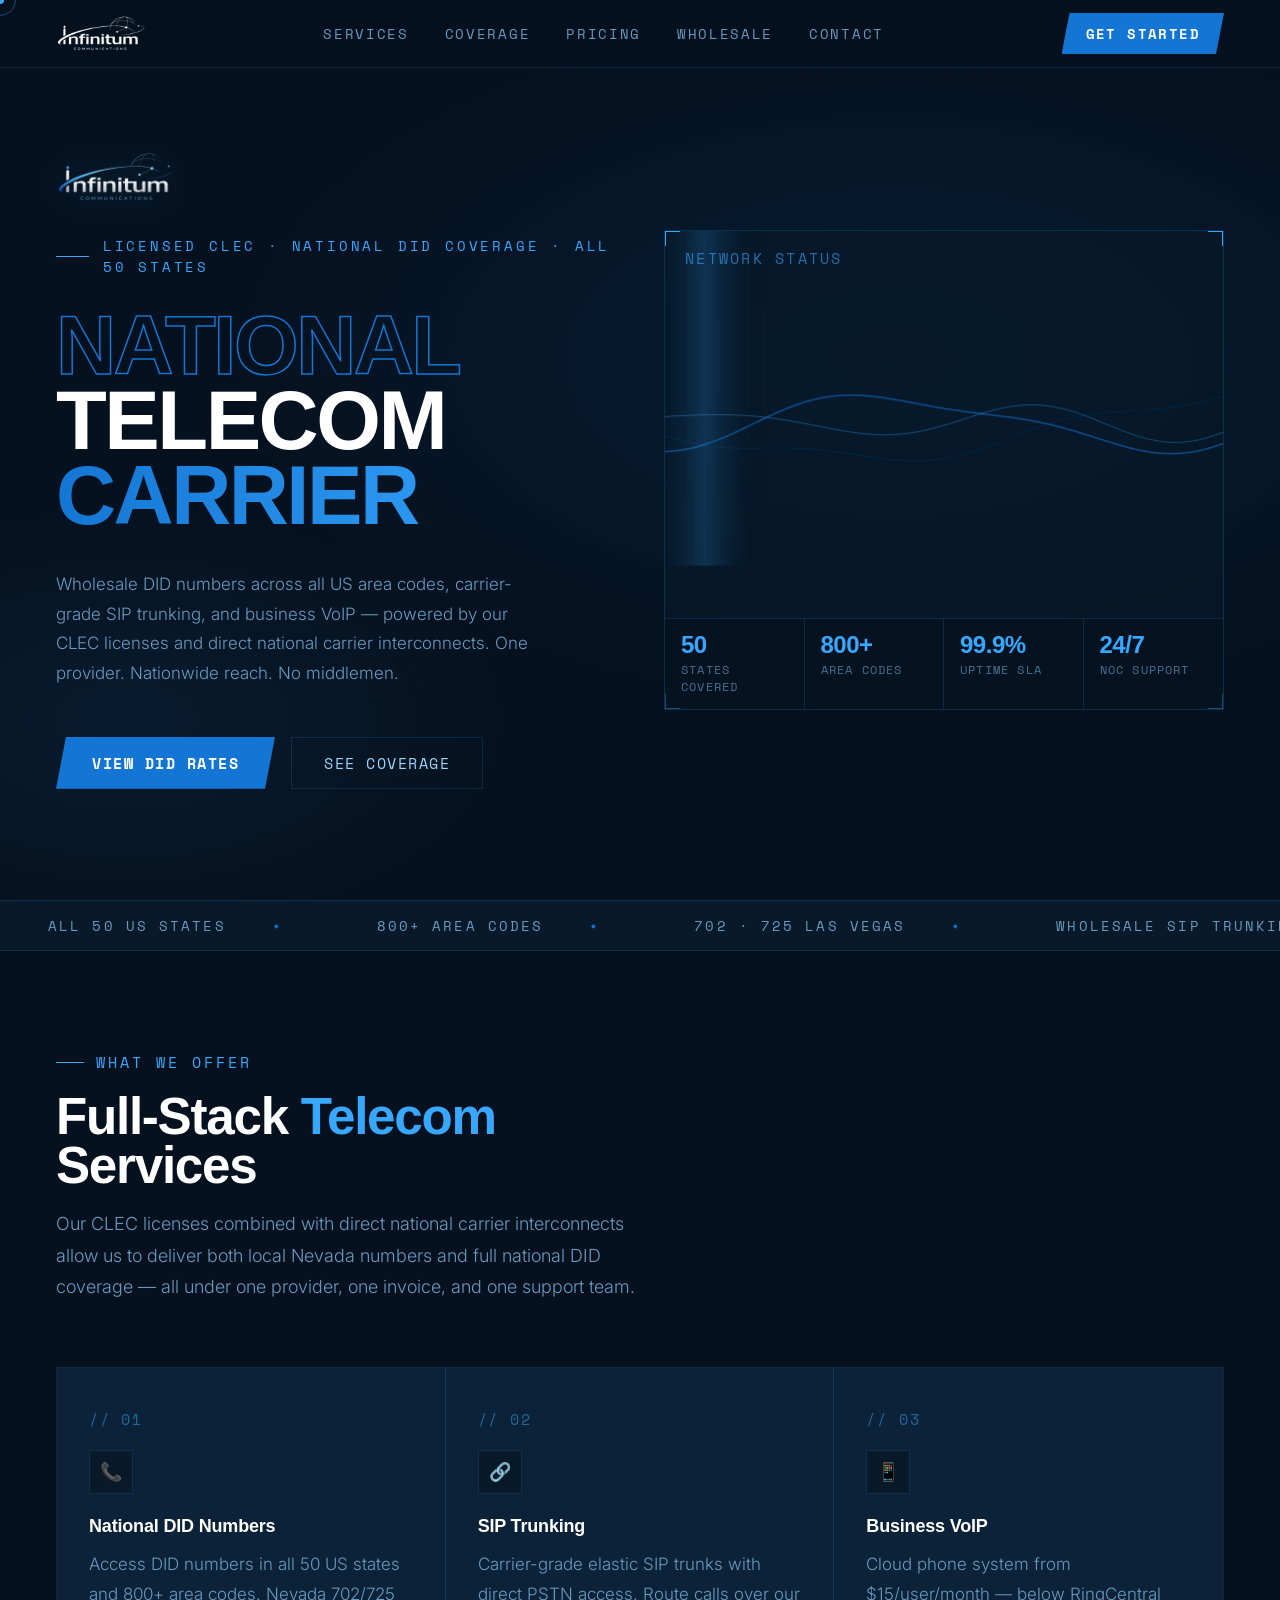
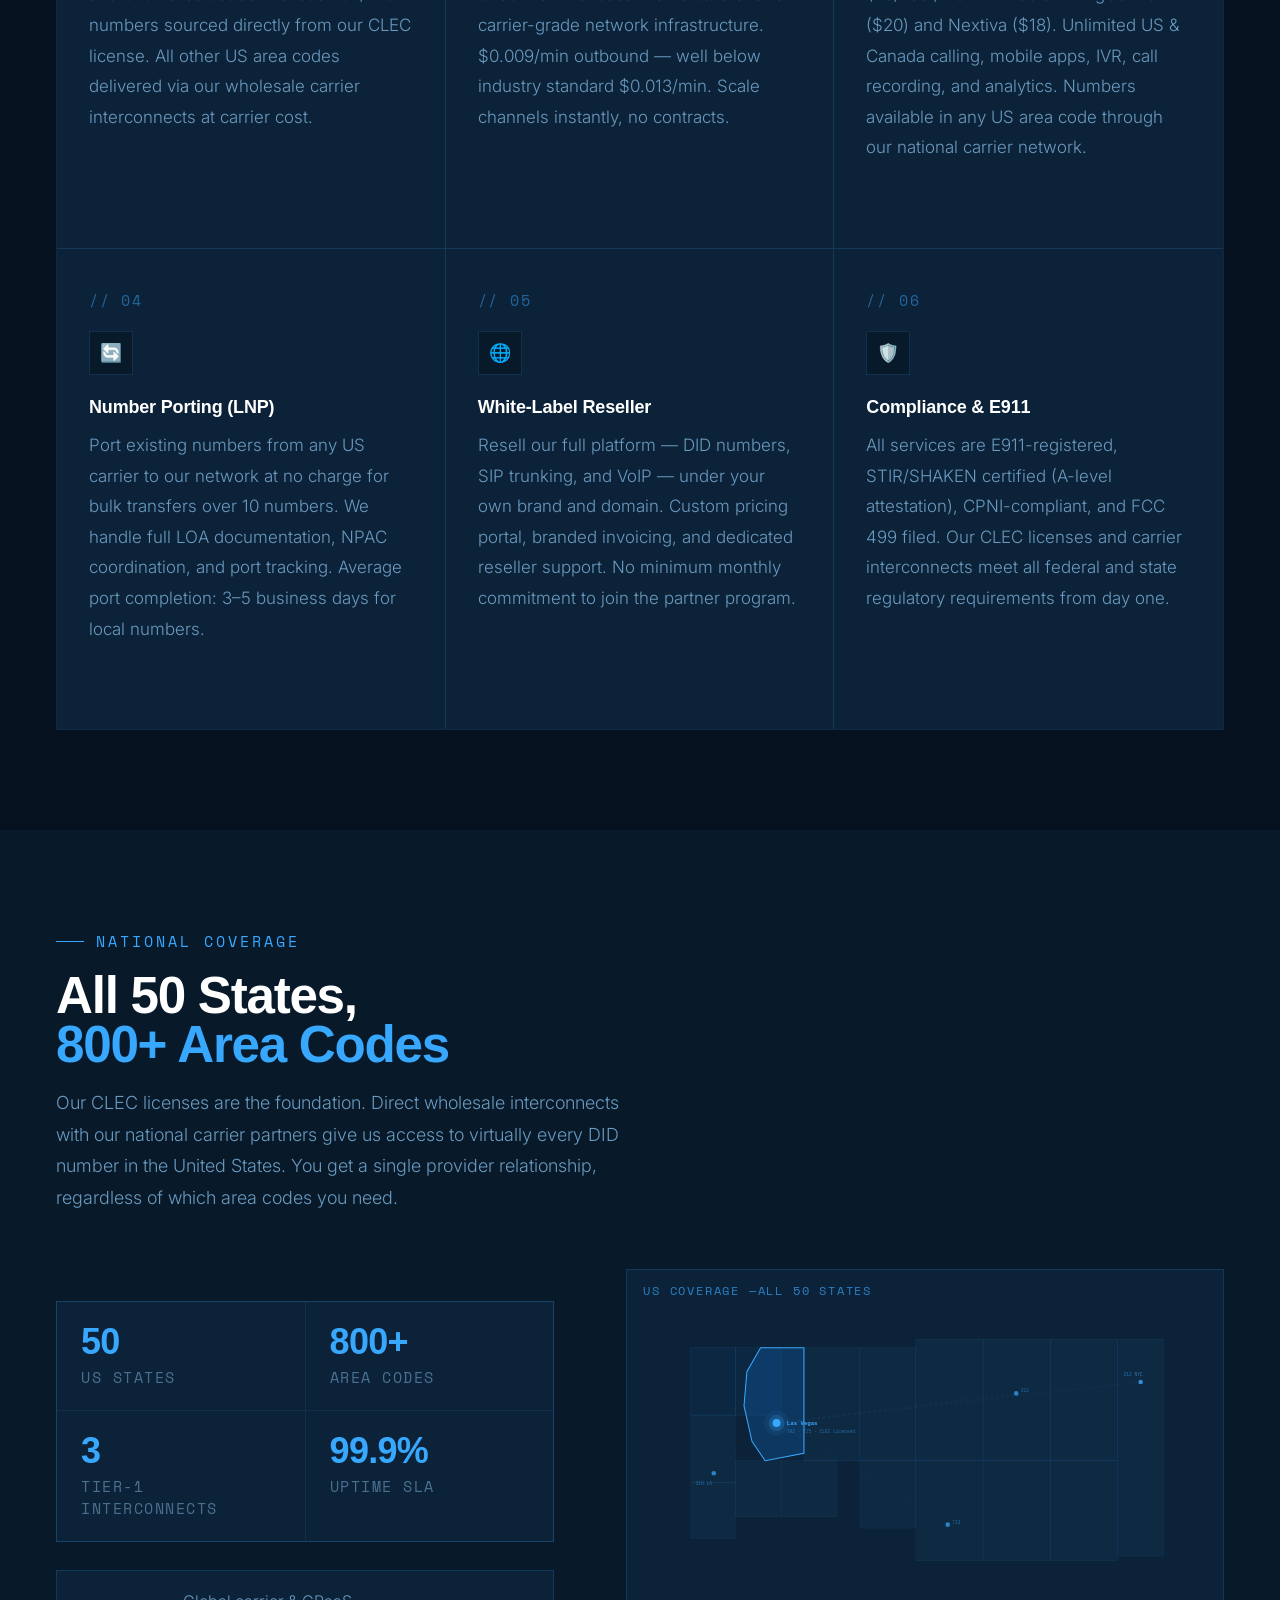
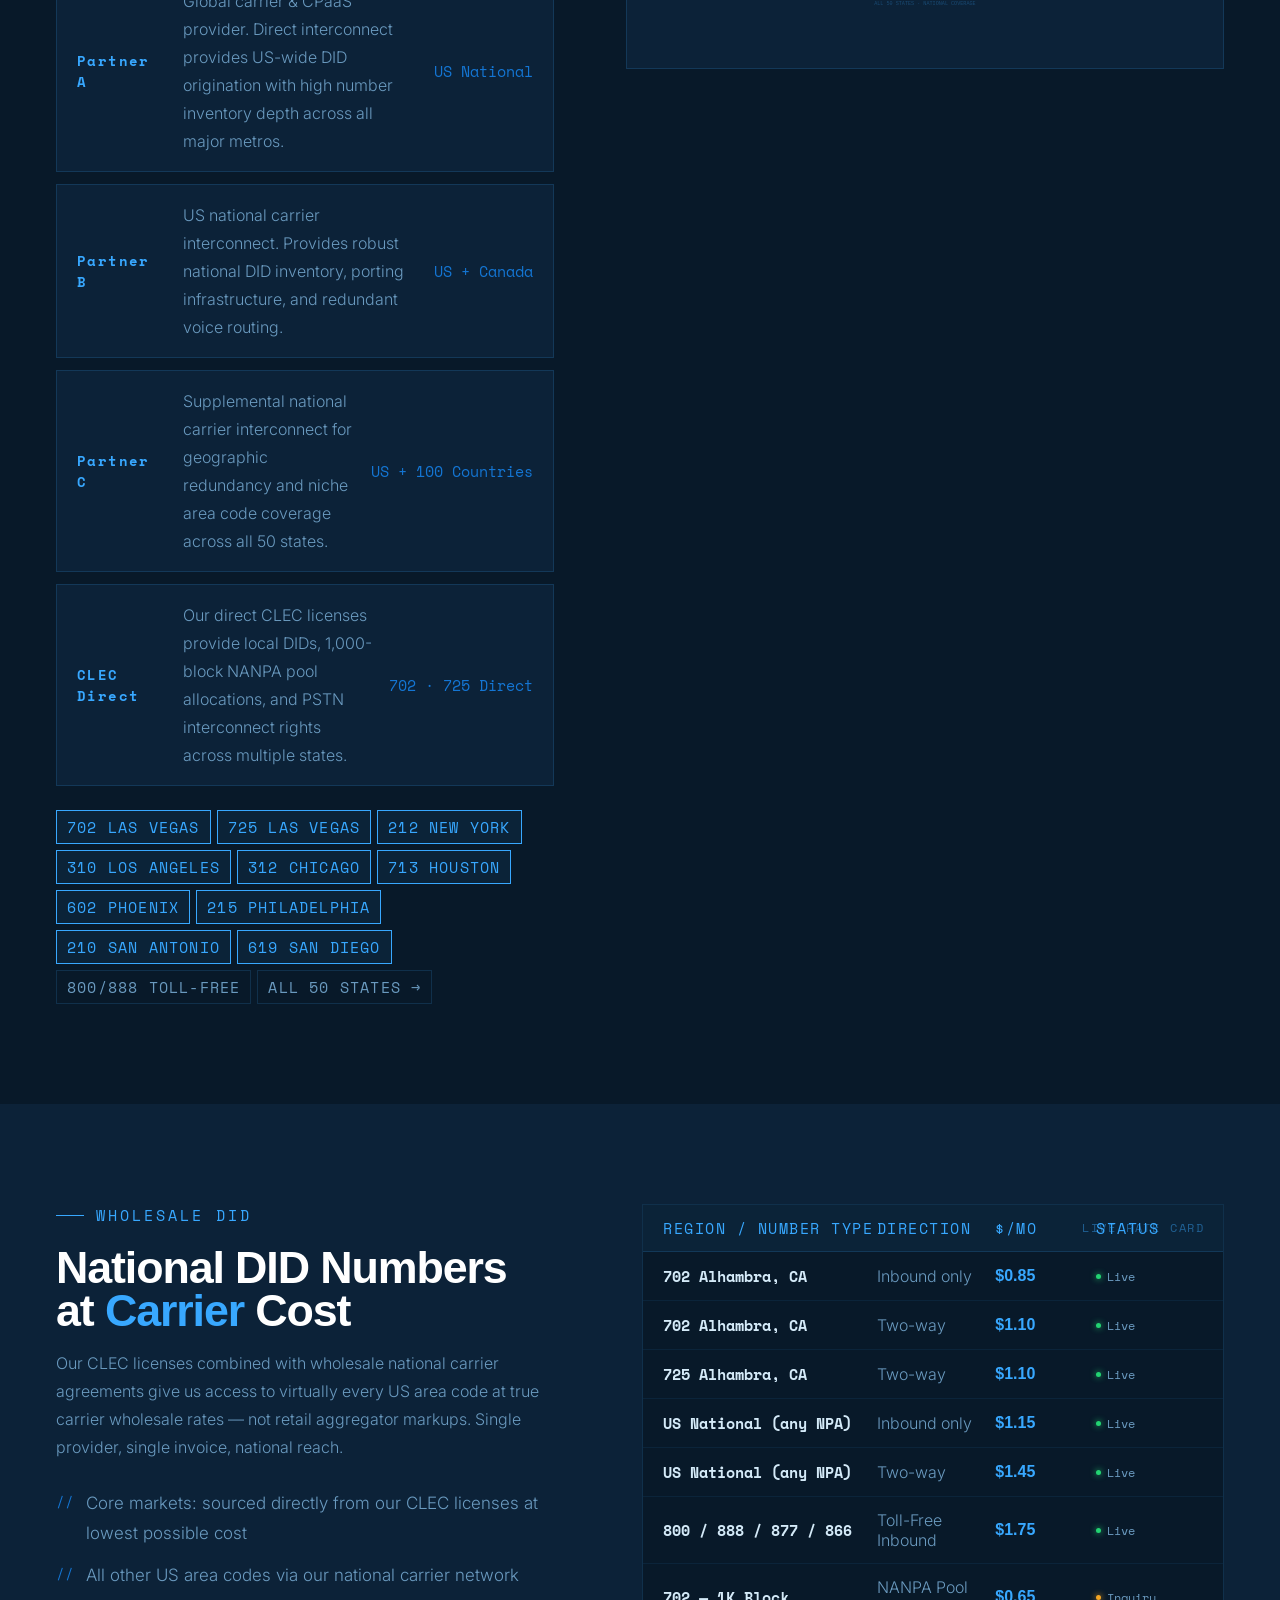
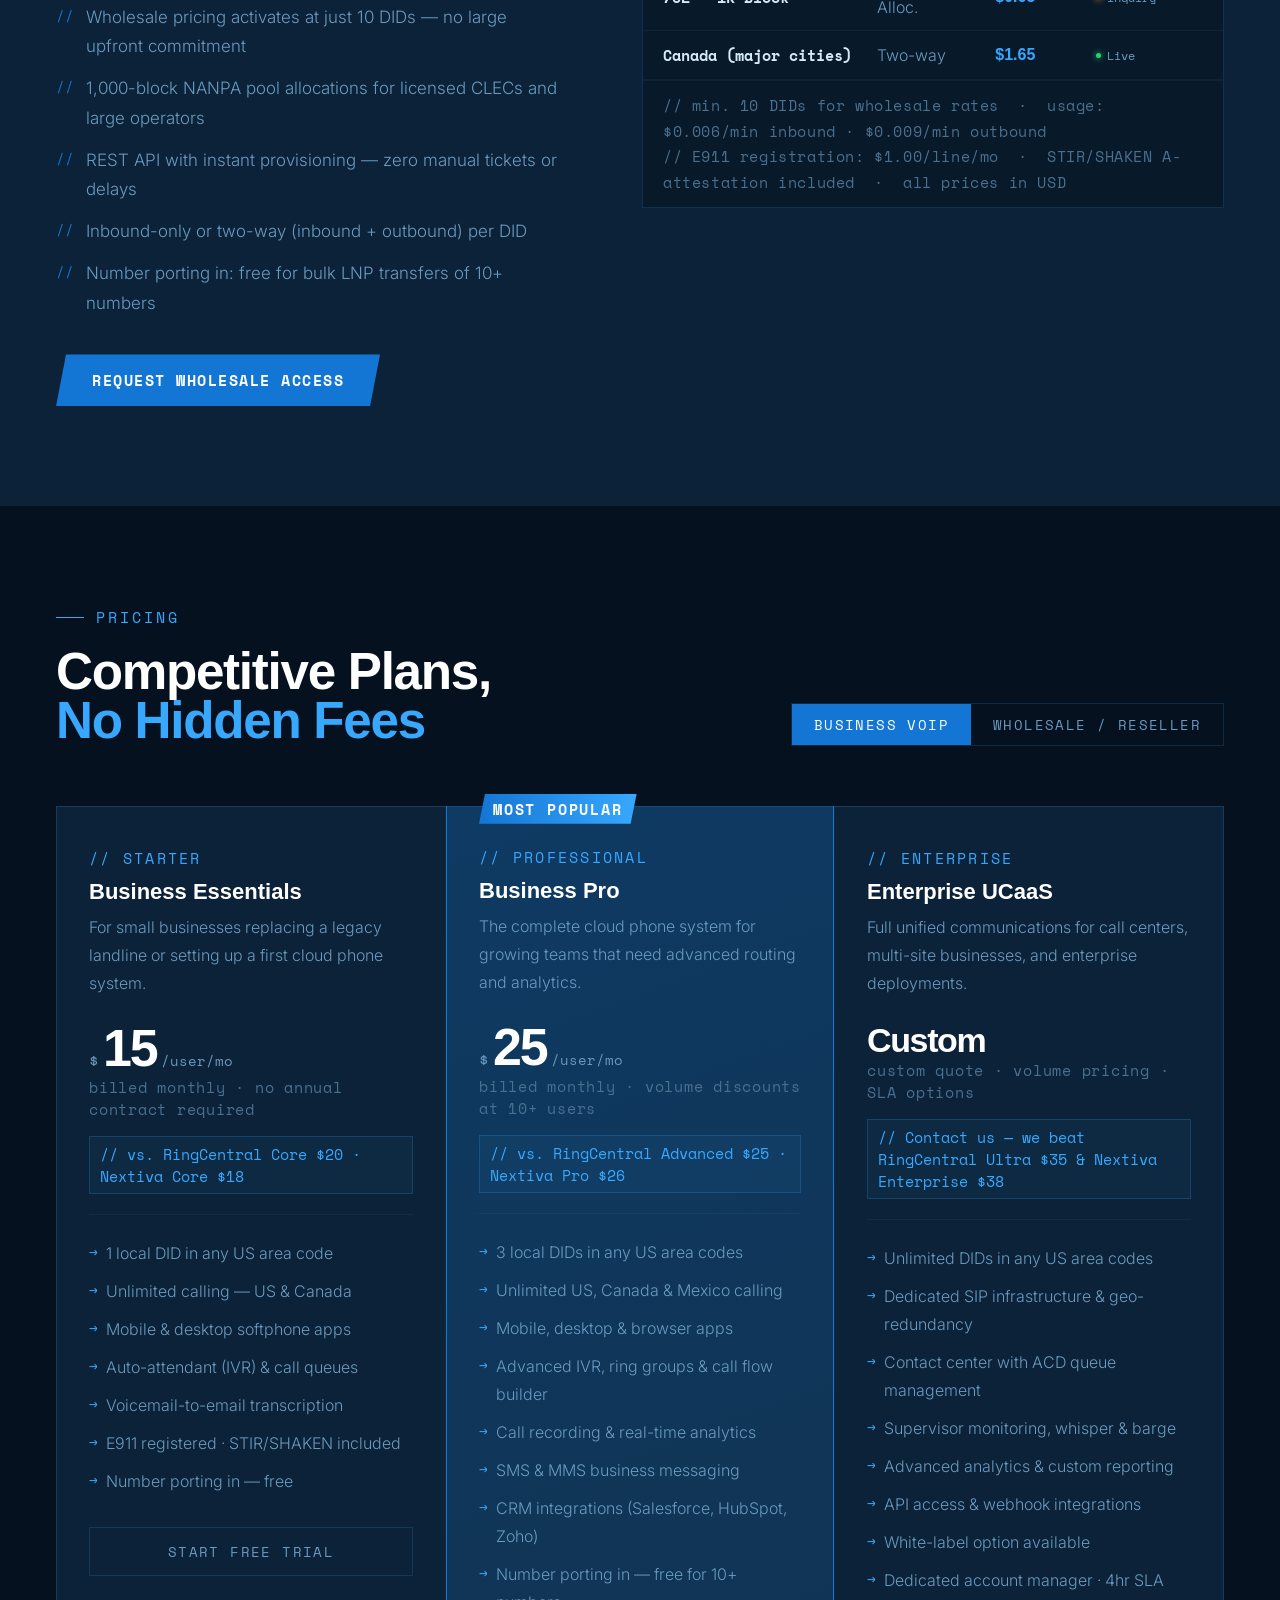
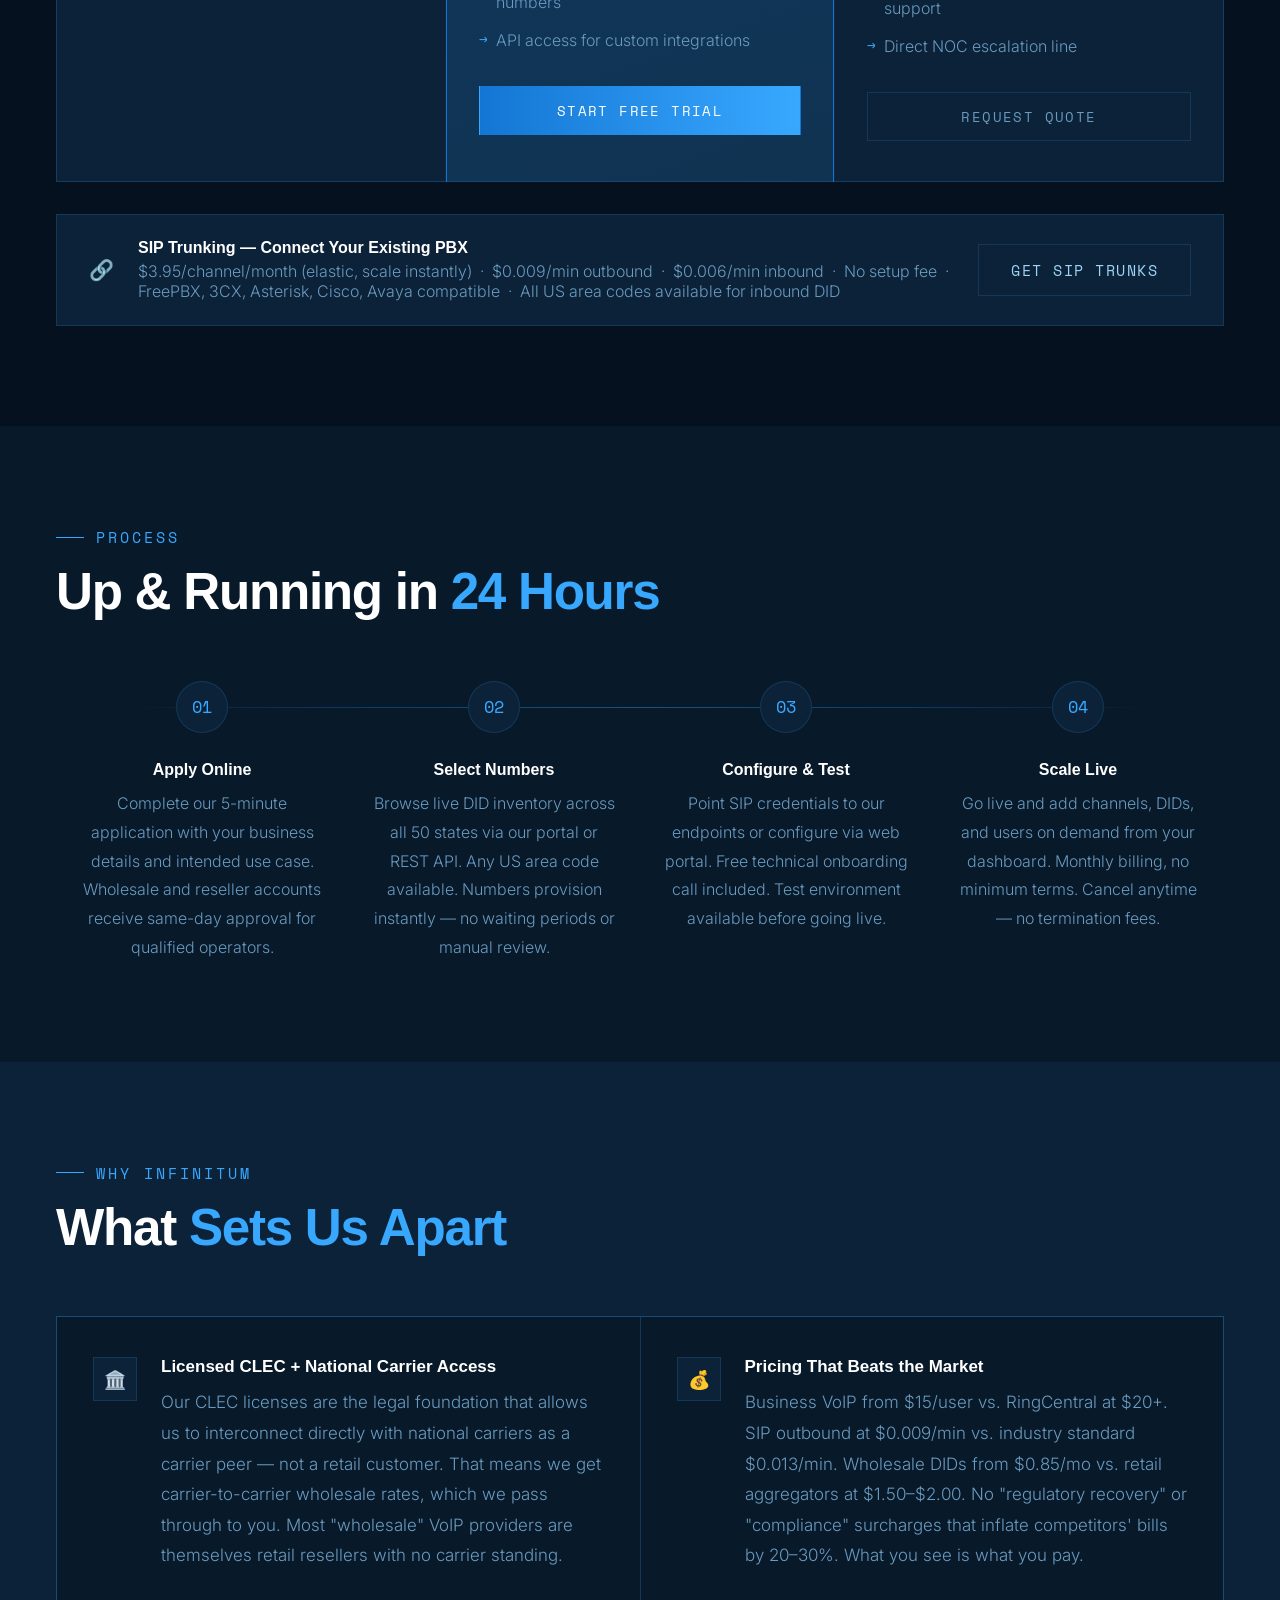
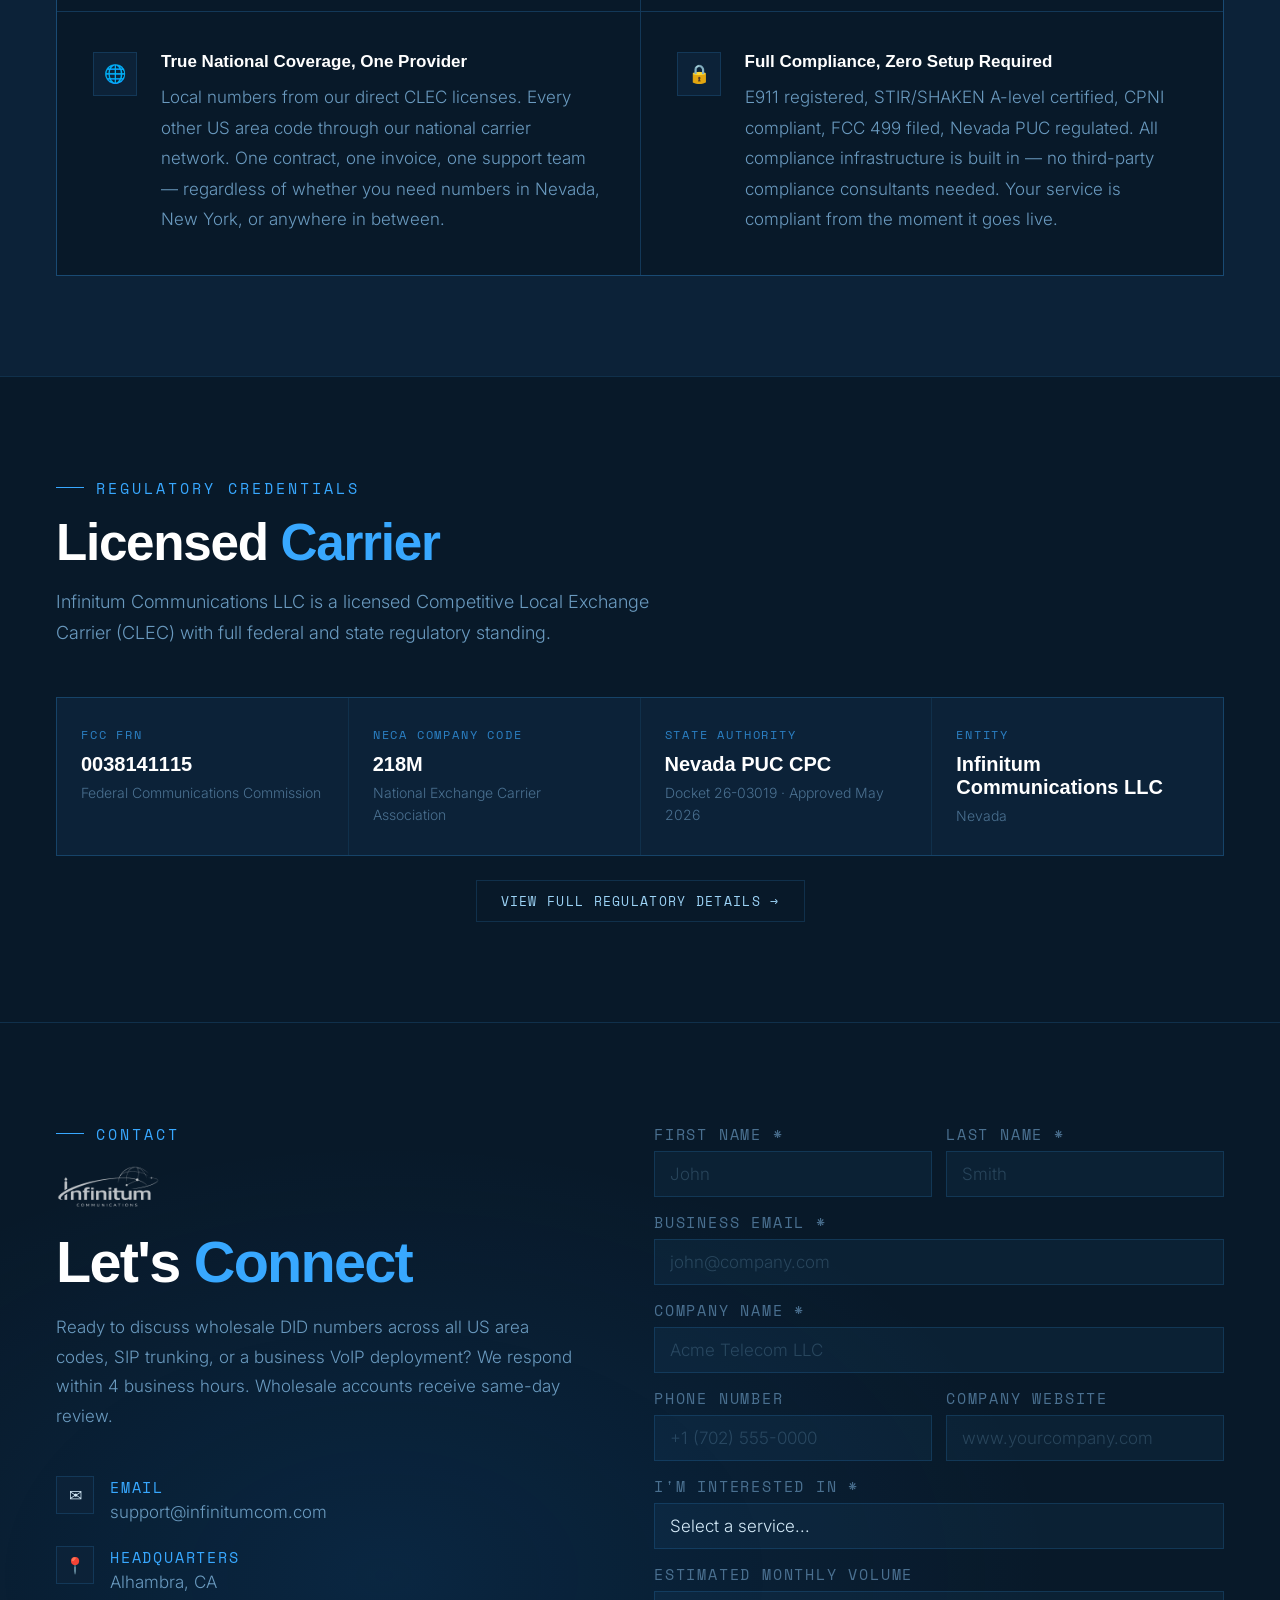
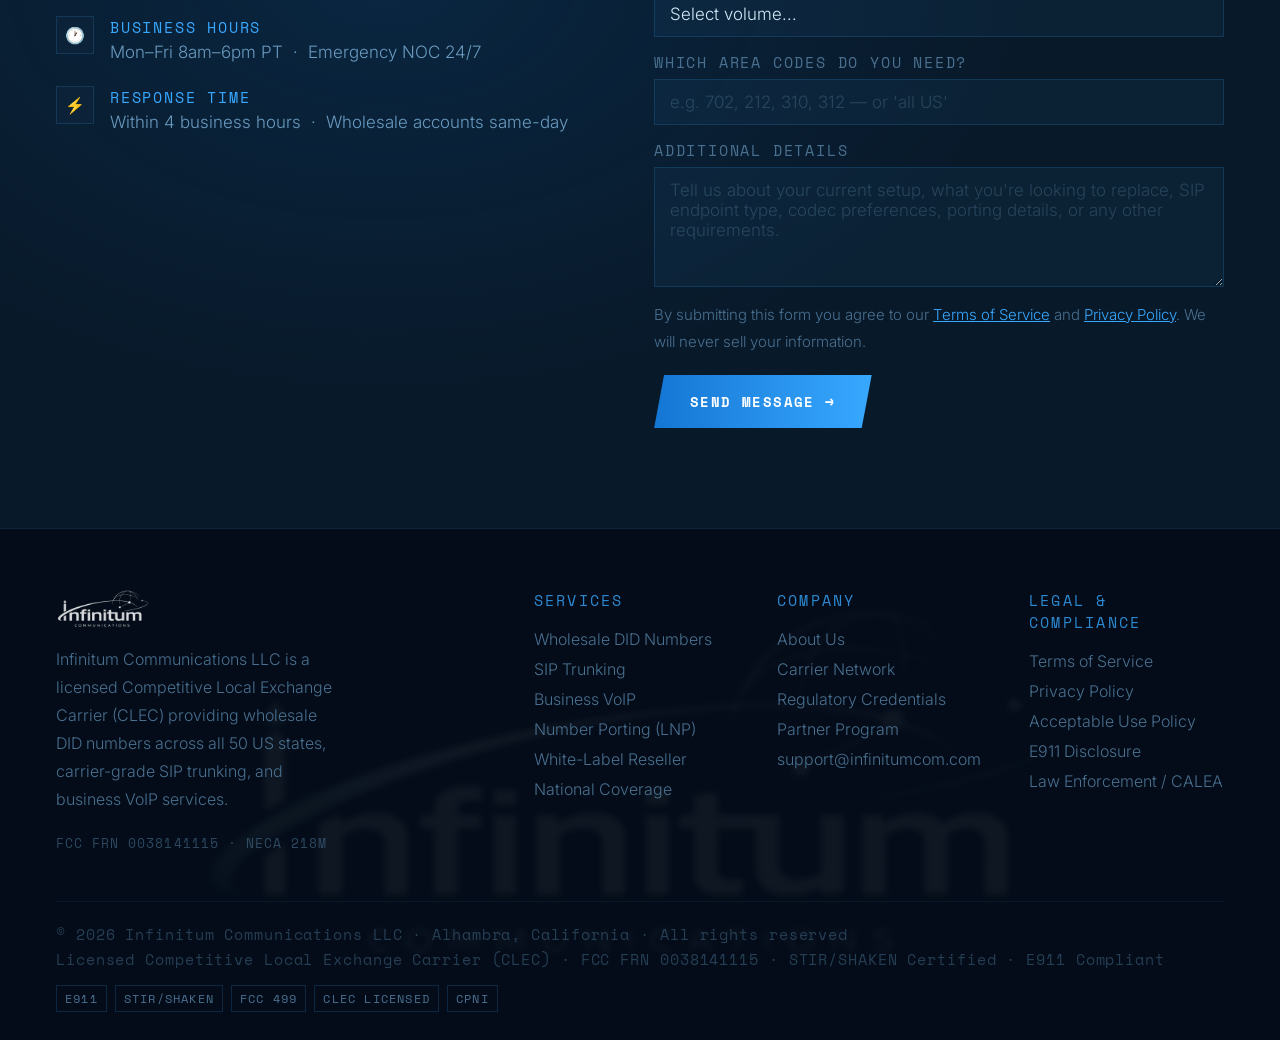
==== commit 07343110: "Fix FCC FRN: 0038141175 → 0038141115 (correct per FCC CORES) The registered FRN for Infinitum Commun" ====
--- a/index.html
+++ b/index.html
@@ -320,7 +320,7 @@
     <div class="reg-grid rv">
       <div class="reg-card">
         <div class="reg-card-label">FCC FRN</div>
-        <div class="reg-card-value">0038141175</div>
+        <div class="reg-card-value">0038141115</div>
         <div class="reg-card-note">Federal Communications Commission</div>
       </div>
       <div class="reg-card">
@@ -418,7 +418,7 @@
         <img src="/images/logo.png" alt="Infinitum Communications" width="200" height="85" loading="lazy">
       </a>
       <p>Infinitum Communications LLC is a licensed Competitive Local Exchange Carrier (CLEC) providing wholesale DID numbers across all 50 US states, carrier-grade SIP trunking, and business VoIP services.</p>
-      <div class="footer-frn">FCC FRN 0038141175 · NECA 218M</div>
+      <div class="footer-frn">FCC FRN 0038141115 · NECA 218M</div>
     </div>
     <div>
       <div class="footer-col-title">Services</div>
@@ -455,7 +455,7 @@
   <div class="footer-bottom">
     <div class="footer-copy">
       &copy; 2026 Infinitum Communications LLC · Alhambra, California · All rights reserved<br>
-      Licensed Competitive Local Exchange Carrier (CLEC) · FCC FRN 0038141175 · STIR/SHAKEN Certified · E911 Compliant
+      Licensed Competitive Local Exchange Carrier (CLEC) · FCC FRN 0038141115 · STIR/SHAKEN Certified · E911 Compliant
     </div>
     <div class="footer-badges">
       <span class="fbadge">E911</span>
